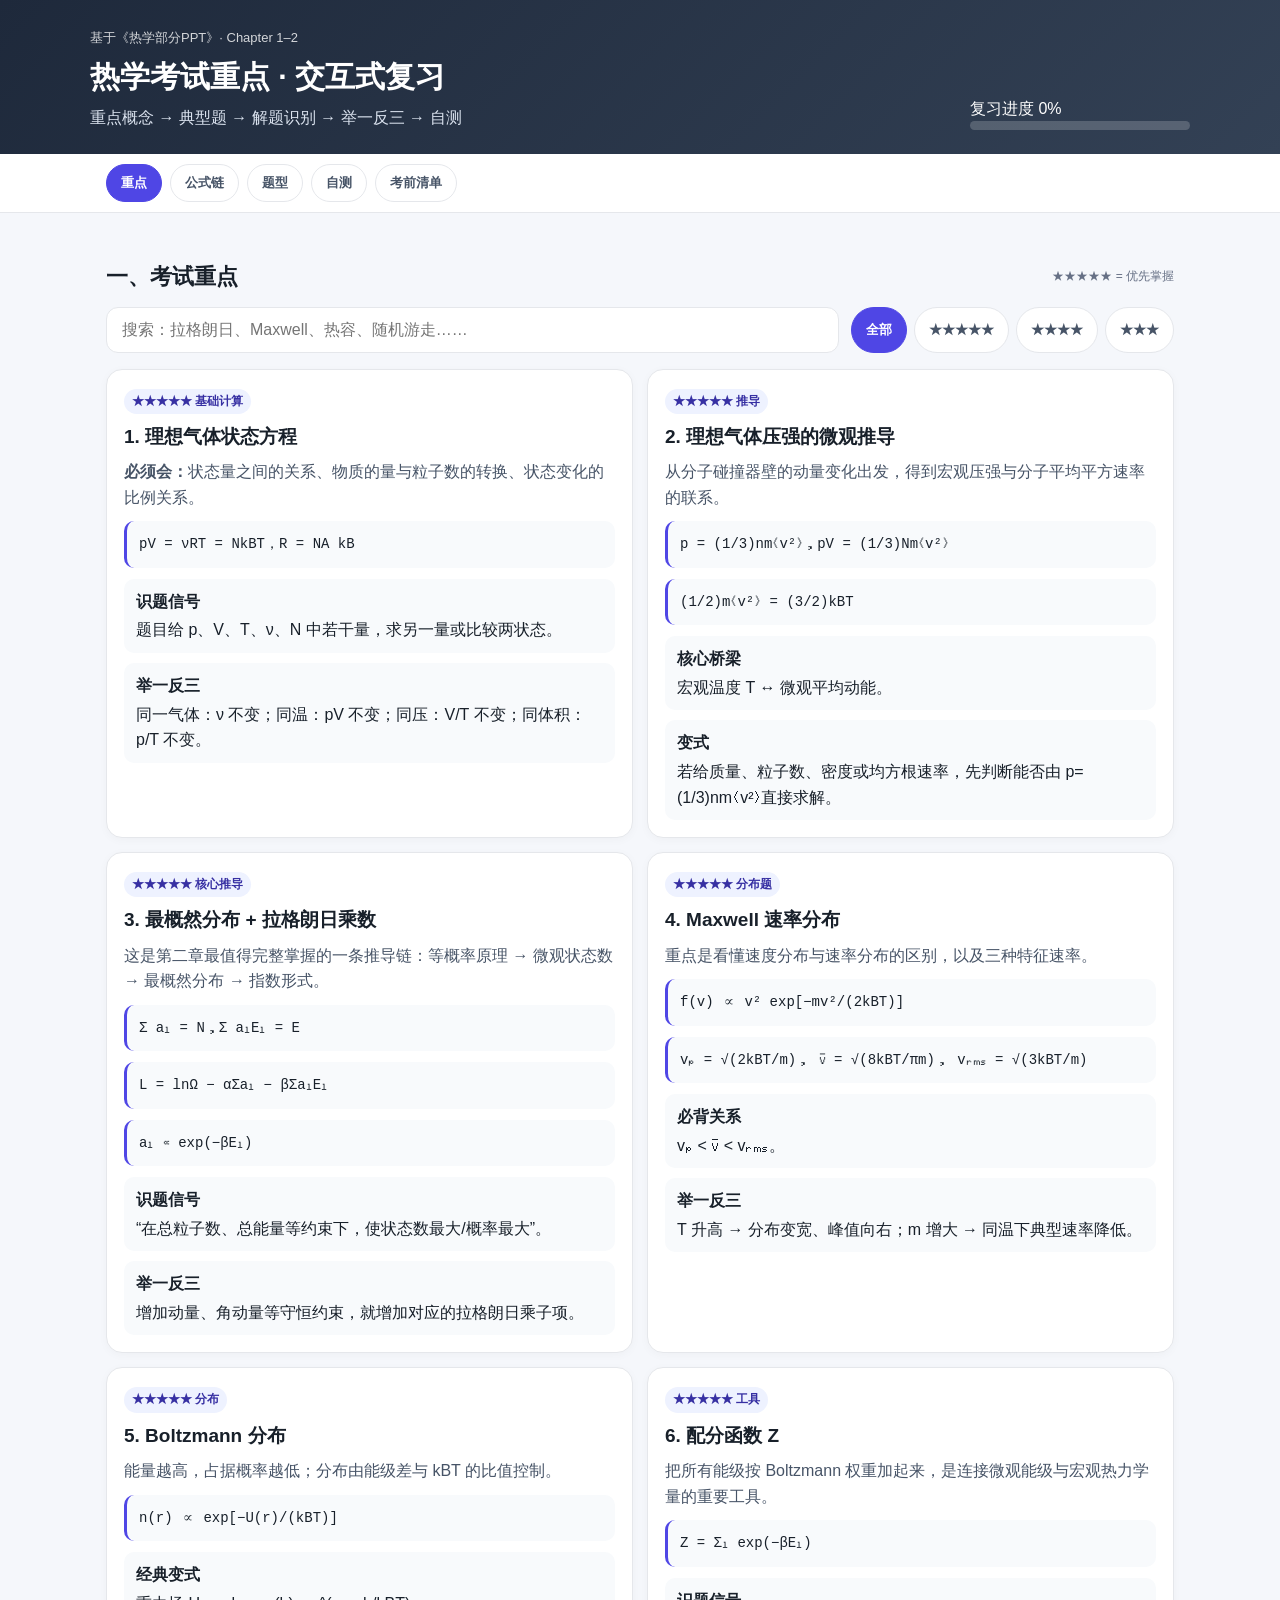
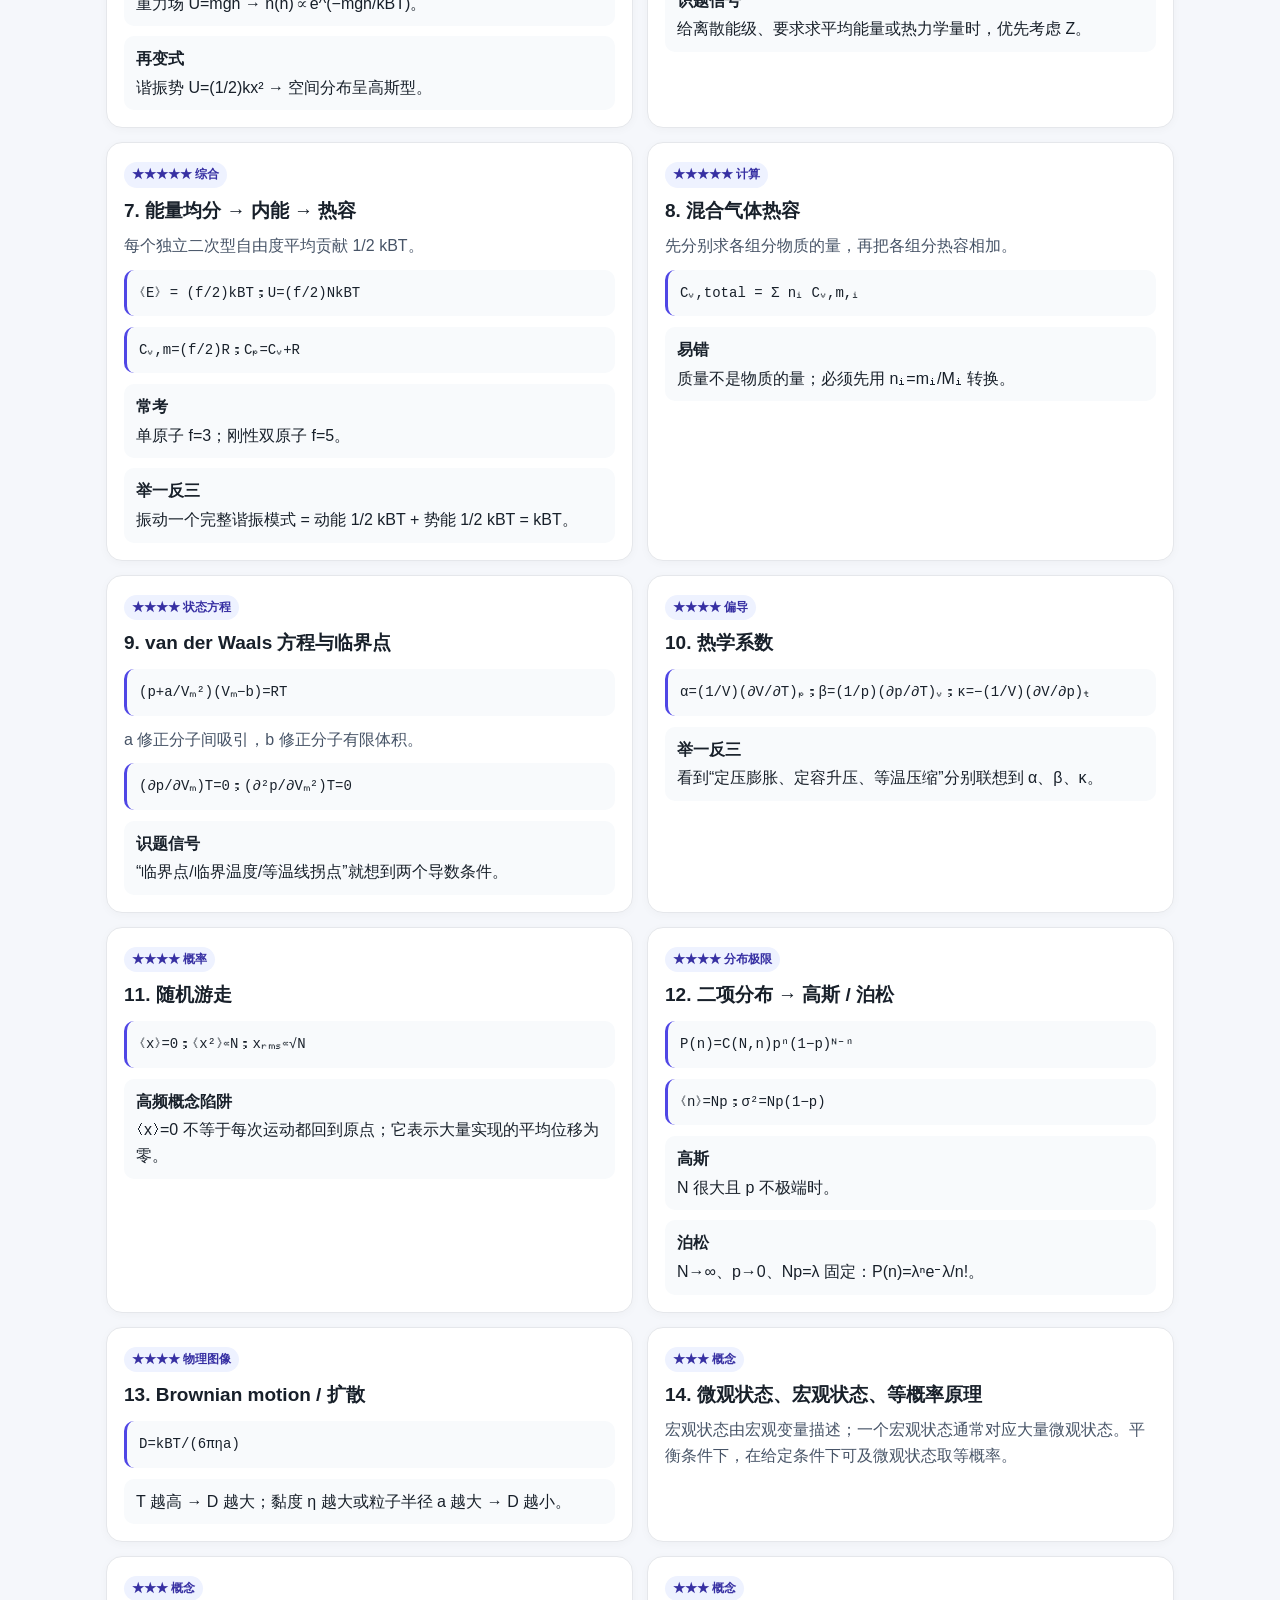
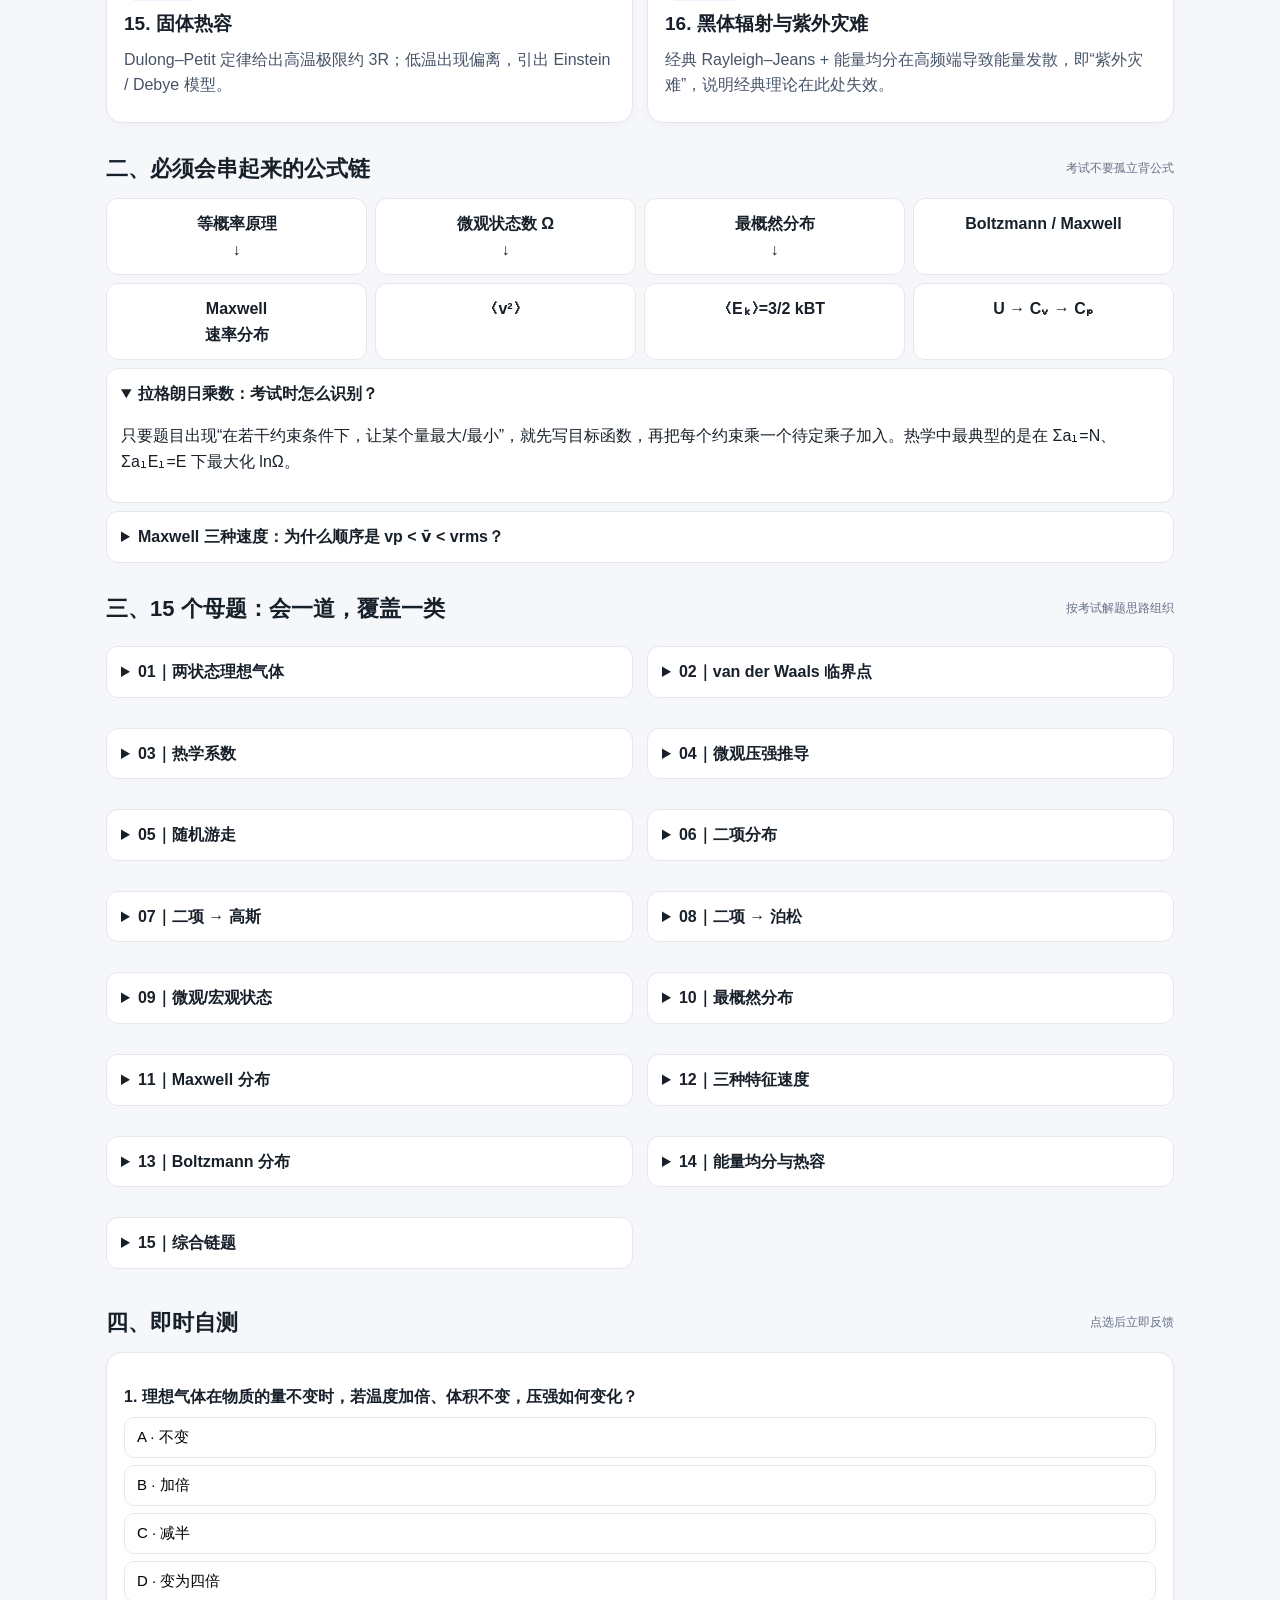
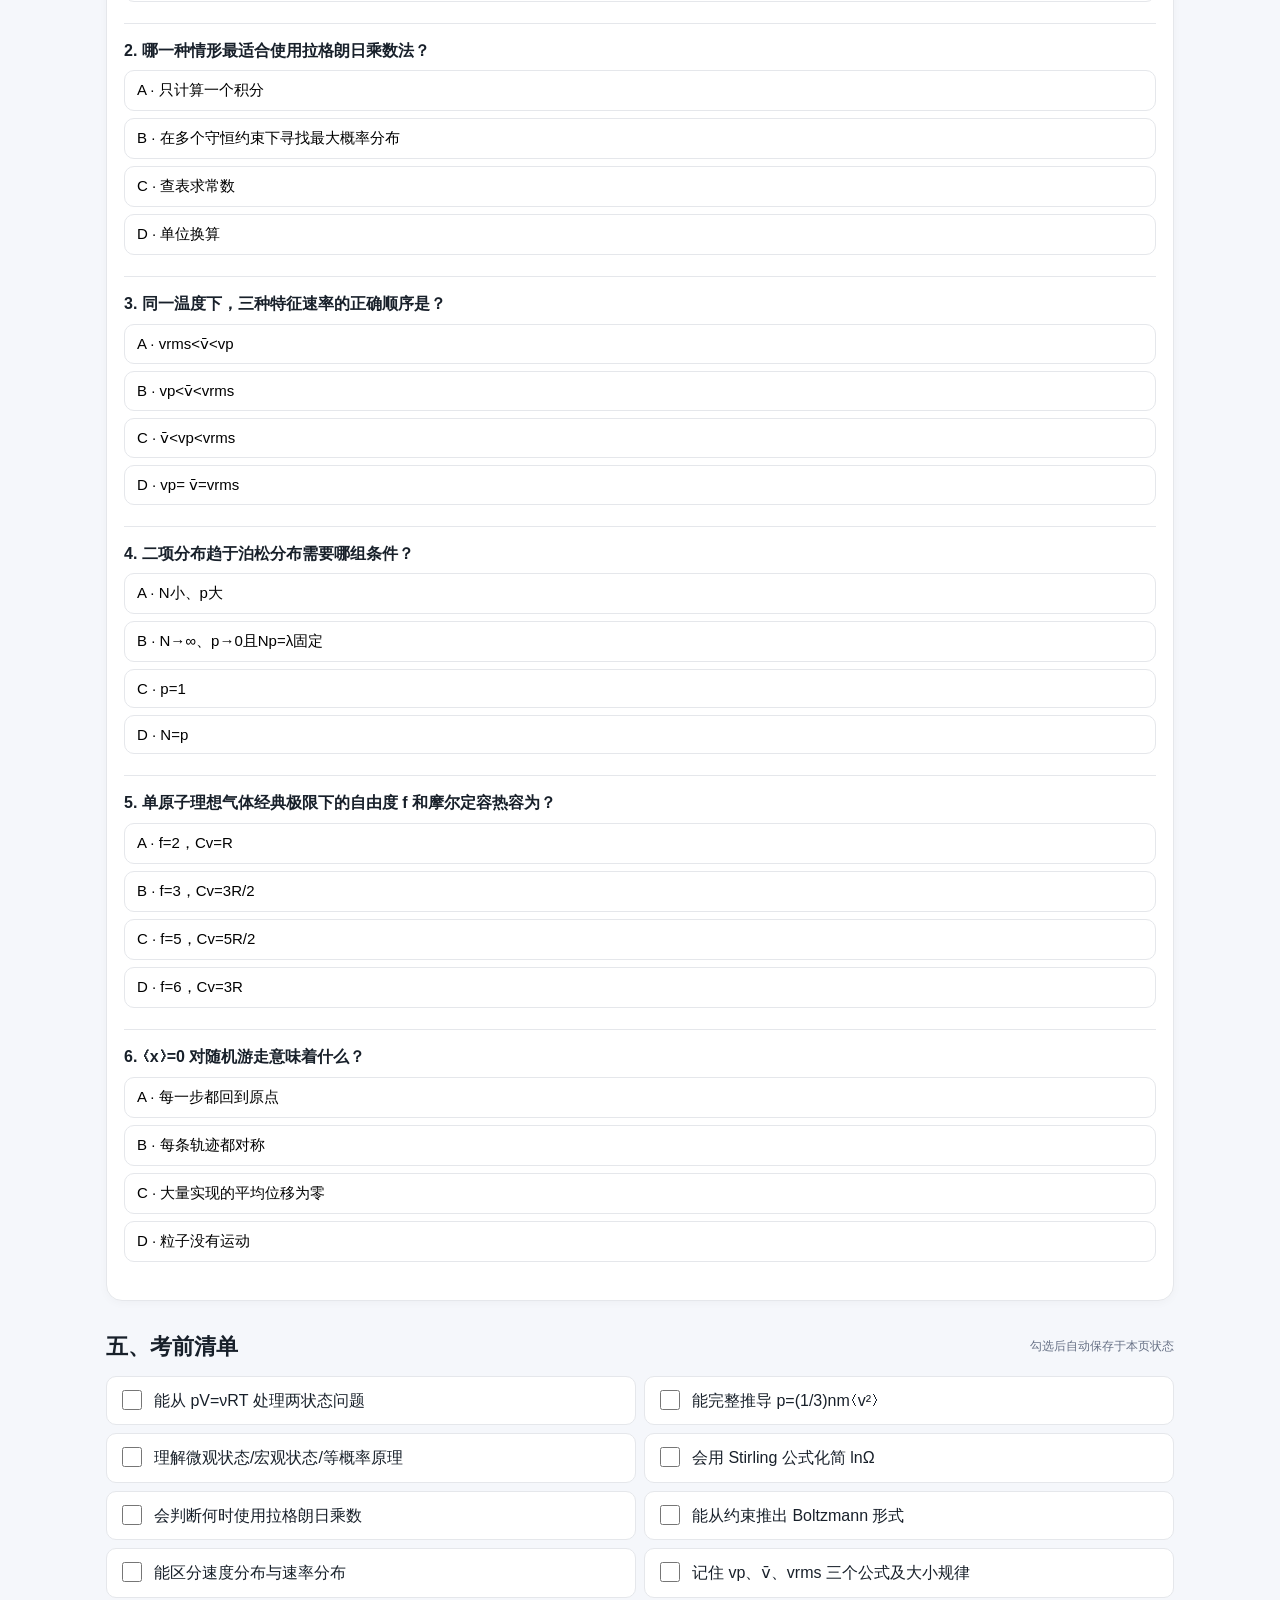
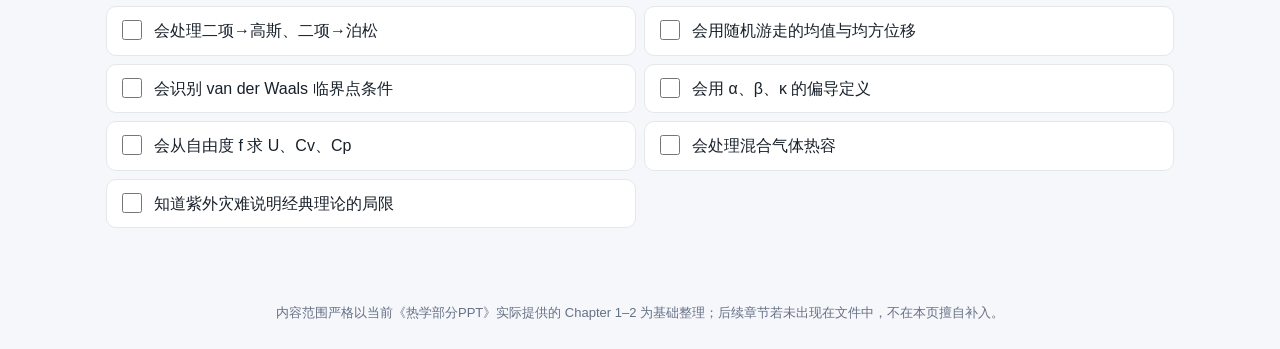
==== thermal_exam_review.html @ b7181c58 "Add interactive thermal physics exam review" ====
<!doctype html>
<html lang="zh-CN">
<head>
<meta charset="utf-8">
<meta name="viewport" content="width=device-width,initial-scale=1,viewport-fit=cover">
<title>热学考试重点 · 交互式复习</title>
<style>
:root{--bg:#f5f7fb;--card:#fff;--text:#18202a;--muted:#667085;--line:#e5e7eb;--accent:#4f46e5;--accent2:#eef2ff;--good:#16803c;--warn:#a15c00;--danger:#b42318}
*{box-sizing:border-box}body{margin:0;background:var(--bg);color:var(--text);font-family:-apple-system,BlinkMacSystemFont,"SF Pro Display","PingFang SC","Microsoft YaHei",sans-serif;line-height:1.6}
header{background:linear-gradient(135deg,#1e293b,#334155);color:#fff;padding:28px 20px 24px}
.wrap{max-width:1100px;margin:auto}.eyebrow{font-size:13px;opacity:.8}.hero{display:flex;gap:18px;align-items:flex-end;justify-content:space-between}.hero h1{font-size:30px;margin:4px 0}.hero p{margin:0;color:#dbe3ef}
.progressbox{min-width:220px}.bar{height:9px;background:#ffffff30;border-radius:99px;overflow:hidden}.bar i{display:block;height:100%;width:0;background:#fff;border-radius:99px;transition:.25s}
nav{position:sticky;top:0;z-index:5;background:#ffffffee;backdrop-filter:blur(10px);border-bottom:1px solid var(--line)}
.navin{display:flex;gap:8px;padding:10px 16px;overflow:auto}.navin button,.filter button{white-space:nowrap;border:1px solid var(--line);background:#fff;border-radius:999px;padding:9px 14px;font-weight:600;color:#475467}.navin button.active,.filter button.active{background:var(--accent);color:#fff;border-color:var(--accent)}
main{padding:18px 16px 50px}.toolbar{display:grid;grid-template-columns:1fr auto;gap:12px;margin-bottom:16px}.search{width:100%;padding:13px 15px;border:1px solid var(--line);border-radius:12px;font-size:16px;background:#fff}.filter{display:flex;gap:7px;flex-wrap:wrap}
.grid{display:grid;grid-template-columns:repeat(2,minmax(0,1fr));gap:14px}.card{background:var(--card);border:1px solid var(--line);border-radius:16px;padding:17px;box-shadow:0 2px 10px #10182808}.card.hidden{display:none}.tag{display:inline-block;font-size:12px;font-weight:700;border-radius:999px;padding:3px 8px;background:var(--accent2);color:#3730a3}.stars{font-size:13px;color:#a15c00;margin-left:6px}.card h3{margin:8px 0 6px;font-size:19px}.card p{margin:7px 0;color:#475467}.formula{margin:11px 0;padding:12px;border-radius:10px;background:#f8fafc;border-left:3px solid var(--accent);font-family:ui-monospace,SFMono-Regular,Menlo,monospace;font-size:14px;overflow:auto}.point{margin-top:10px;padding:10px 12px;background:#f8fafc;border-radius:10px}.point b{display:block;margin-bottom:3px}
section{scroll-margin-top:70px}.sectionTitle{display:flex;align-items:center;justify-content:space-between;gap:10px;margin:28px 0 12px}.sectionTitle h2{margin:0;font-size:22px}.pill{font-size:12px;color:var(--muted)}
.chain{display:grid;grid-template-columns:repeat(4,1fr);gap:8px;align-items:stretch}.node{background:#fff;border:1px solid var(--line);border-radius:12px;padding:12px;text-align:center;font-weight:700}.arrow{text-align:center;color:var(--accent);font-size:22px;align-self:center}
details{background:#fff;border:1px solid var(--line);border-radius:12px;padding:12px 14px;margin:8px 0}summary{cursor:pointer;font-weight:700}
.quiz{margin-top:10px}.q{padding:14px 0;border-top:1px solid var(--line)}.q:first-child{border-top:0}.q button{display:block;width:100%;text-align:left;border:1px solid var(--line);background:#fff;padding:10px 12px;border-radius:10px;margin:7px 0;font-size:15px}.q button.correct{border-color:#86efac;background:#f0fdf4}.q button.wrong{border-color:#fca5a5;background:#fef2f2}.explain{display:none;color:#475467;font-size:14px;padding:4px 4px 8px}.score{font-size:18px;font-weight:800;margin-top:12px}
.checklist{display:grid;grid-template-columns:repeat(2,1fr);gap:8px}.check{background:#fff;border:1px solid var(--line);border-radius:10px;padding:11px}.check label{display:flex;gap:9px;align-items:flex-start}.check input{width:20px;height:20px;margin-top:2px}
footer{color:var(--muted);font-size:13px;text-align:center;padding:25px}
@media(max-width:700px){.hero{display:block}.progressbox{margin-top:16px}.toolbar{grid-template-columns:1fr}.grid{grid-template-columns:1fr}.chain{grid-template-columns:1fr}.arrow{transform:rotate(90deg)}.checklist{grid-template-columns:1fr}}
</style>
</head>
<body>
<header><div class="wrap">
<div class="eyebrow">基于《热学部分PPT》· Chapter 1–2</div>
<div class="hero"><div><h1>热学考试重点 · 交互式复习</h1><p>重点概念 → 典型题 → 解题识别 → 举一反三 → 自测</p></div>
<div class="progressbox"><div id="progressText">复习进度 0%</div><div class="bar"><i id="progressBar"></i></div></div></div>
</div></header>
<nav><div class="wrap navin">
<button class="active" data-target="重点">重点</button><button data-target="公式链">公式链</button><button data-target="题型">题型</button><button data-target="自测">自测</button><button data-target="清单">考前清单</button>
</div></nav>
<main class="wrap">
<section id="重点">
<div class="sectionTitle"><h2>一、考试重点</h2><span class="pill">★★★★★ = 优先掌握</span></div>
<div class="toolbar"><input id="search" class="search" placeholder="搜索：拉格朗日、Maxwell、热容、随机游走……"><div class="filter" id="filters">
<button class="active" data-level="all">全部</button><button data-level="5">★★★★★</button><button data-level="4">★★★★</button><button data-level="3">★★★</button>
</div></div>
<div class="grid" id="cards">
<article class="card" data-level="5" data-key="理想气体 状态方程"><span class="tag">★★★★★ 基础计算</span><h3>1. 理想气体状态方程</h3><p><b>必须会：</b>状态量之间的关系、物质的量与粒子数的转换、状态变化的比例关系。</p><div class="formula">pV = νRT = NkBT，R = NA kB</div><div class="point"><b>识题信号</b>题目给 p、V、T、ν、N 中若干量，求另一量或比较两状态。</div><div class="point"><b>举一反三</b>同一气体：ν 不变；同温：pV 不变；同压：V/T 不变；同体积：p/T 不变。</div></article>
<article class="card" data-level="5" data-key="微观 压强 分子运动"><span class="tag">★★★★★ 推导</span><h3>2. 理想气体压强的微观推导</h3><p>从分子碰撞器壁的动量变化出发，得到宏观压强与分子平均平方速率的联系。</p><div class="formula">p = (1/3)nm⟨v²⟩，pV = (1/3)Nm⟨v²⟩</div><div class="formula">(1/2)m⟨v²⟩ = (3/2)kBT</div><div class="point"><b>核心桥梁</b>宏观温度 T ↔ 微观平均动能。</div><div class="point"><b>变式</b>若给质量、粒子数、密度或均方根速率，先判断能否由 p=(1/3)nm⟨v²⟩直接求解。</div></article>
<article class="card" data-level="5" data-key="最概然分布 拉格朗日 乘数"><span class="tag">★★★★★ 核心推导</span><h3>3. 最概然分布 + 拉格朗日乘数</h3><p>这是第二章最值得完整掌握的一条推导链：等概率原理 → 微观状态数 → 最概然分布 → 指数形式。</p><div class="formula">Σ aₗ = N，Σ aₗEₗ = E</div><div class="formula">L = lnΩ − αΣaₗ − βΣaₗEₗ</div><div class="formula">aₗ ∝ exp(−βEₗ)</div><div class="point"><b>识题信号</b>“在总粒子数、总能量等约束下，使状态数最大/概率最大”。</div><div class="point"><b>举一反三</b>增加动量、角动量等守恒约束，就增加对应的拉格朗日乘子项。</div></article>
<article class="card" data-level="5" data-key="Maxwell 分布 速率"><span class="tag">★★★★★ 分布题</span><h3>4. Maxwell 速率分布</h3><p>重点是看懂速度分布与速率分布的区别，以及三种特征速率。</p><div class="formula">f(v) ∝ v² exp[−mv²/(2kBT)]</div><div class="formula">vₚ = √(2kBT/m)， v̄ = √(8kBT/πm)， vᵣₘₛ = √(3kBT/m)</div><div class="point"><b>必背关系</b>vₚ &lt; v̄ &lt; vᵣₘₛ。</div><div class="point"><b>举一反三</b>T 升高 → 分布变宽、峰值向右；m 增大 → 同温下典型速率降低。</div></article>
<article class="card" data-level="5" data-key="Boltzmann 分布 玻尔兹曼"><span class="tag">★★★★★ 分布</span><h3>5. Boltzmann 分布</h3><p>能量越高，占据概率越低；分布由能级差与 kBT 的比值控制。</p><div class="formula">n(r) ∝ exp[−U(r)/(kBT)]</div><div class="point"><b>经典变式</b>重力场 U=mgh → n(h)∝e^(−mgh/kBT)。</div><div class="point"><b>再变式</b>谐振势 U=(1/2)kx² → 空间分布呈高斯型。</div></article>
<article class="card" data-level="5" data-key="配分函数 partition function"><span class="tag">★★★★★ 工具</span><h3>6. 配分函数 Z</h3><p>把所有能级按 Boltzmann 权重加起来，是连接微观能级与宏观热力学量的重要工具。</p><div class="formula">Z = Σₗ exp(−βEₗ)</div><div class="point"><b>识题信号</b>给离散能级、要求求平均能量或热力学量时，优先考虑 Z。</div></article>
<article class="card" data-level="5" data-key="能量均分 热容 内能"><span class="tag">★★★★★ 综合</span><h3>7. 能量均分 → 内能 → 热容</h3><p>每个独立二次型自由度平均贡献 1/2 kBT。</p><div class="formula">⟨E⟩ = (f/2)kBT；U=(f/2)NkBT</div><div class="formula">Cᵥ,m=(f/2)R；Cₚ=Cᵥ+R</div><div class="point"><b>常考</b>单原子 f=3；刚性双原子 f=5。</div><div class="point"><b>举一反三</b>振动一个完整谐振模式 = 动能 1/2 kBT + 势能 1/2 kBT = kBT。</div></article>
<article class="card" data-level="5" data-key="混合气体 热容"><span class="tag">★★★★★ 计算</span><h3>8. 混合气体热容</h3><p>先分别求各组分物质的量，再把各组分热容相加。</p><div class="formula">Cᵥ,total = Σ nᵢ Cᵥ,m,ᵢ</div><div class="point"><b>易错</b>质量不是物质的量；必须先用 nᵢ=mᵢ/Mᵢ 转换。</div></article>
<article class="card" data-level="4" data-key="范德瓦耳斯 临界点"><span class="tag">★★★★ 状态方程</span><h3>9. van der Waals 方程与临界点</h3><div class="formula">(p+a/Vₘ²)(Vₘ−b)=RT</div><p>a 修正分子间吸引，b 修正分子有限体积。</p><div class="formula">(∂p/∂Vₘ)T=0；(∂²p/∂Vₘ²)T=0</div><div class="point"><b>识题信号</b>“临界点/临界温度/等温线拐点”就想到两个导数条件。</div></article>
<article class="card" data-level="4" data-key="热膨胀 压缩系数"><span class="tag">★★★★ 偏导</span><h3>10. 热学系数</h3><div class="formula">α=(1/V)(∂V/∂T)ₚ；β=(1/p)(∂p/∂T)ᵥ；κ=−(1/V)(∂V/∂p)ₜ</div><div class="point"><b>举一反三</b>看到“定压膨胀、定容升压、等温压缩”分别联想到 α、β、κ。</div></article>
<article class="card" data-level="4" data-key="随机游走 均方位移"><span class="tag">★★★★ 概率</span><h3>11. 随机游走</h3><div class="formula">⟨x⟩=0；⟨x²⟩∝N；xᵣₘₛ∝√N</div><div class="point"><b>高频概念陷阱</b>⟨x⟩=0 不等于每次运动都回到原点；它表示大量实现的平均位移为零。</div></article>
<article class="card" data-level="4" data-key="二项分布 高斯 泊松"><span class="tag">★★★★ 分布极限</span><h3>12. 二项分布 → 高斯 / 泊松</h3><div class="formula">P(n)=C(N,n)pⁿ(1−p)ᴺ⁻ⁿ</div><div class="formula">⟨n⟩=Np；σ²=Np(1−p)</div><div class="point"><b>高斯</b>N 很大且 p 不极端时。</div><div class="point"><b>泊松</b>N→∞、p→0、Np=λ 固定：P(n)=λⁿe⁻λ/n!。</div></article>
<article class="card" data-level="4" data-key="布朗运动 Einstein 扩散"><span class="tag">★★★★ 物理图像</span><h3>13. Brownian motion / 扩散</h3><div class="formula">D=kBT/(6πηa)</div><div class="point">T 越高 → D 越大；黏度 η 越大或粒子半径 a 越大 → D 越小。</div></article>
<article class="card" data-level="3" data-key="微观状态 宏观状态 等概率"><span class="tag">★★★ 概念</span><h3>14. 微观状态、宏观状态、等概率原理</h3><p>宏观状态由宏观变量描述；一个宏观状态通常对应大量微观状态。平衡条件下，在给定条件下可及微观状态取等概率。</p></article>
<article class="card" data-level="3" data-key="固体 Dulong Petit Einstein Debye"><span class="tag">★★★ 概念</span><h3>15. 固体热容</h3><p>Dulong–Petit 定律给出高温极限约 3R；低温出现偏离，引出 Einstein / Debye 模型。</p></article>
<article class="card" data-level="3" data-key="黑体 紫外灾难 Rayleigh Jeans"><span class="tag">★★★ 概念</span><h3>16. 黑体辐射与紫外灾难</h3><p>经典 Rayleigh–Jeans + 能量均分在高频端导致能量发散，即“紫外灾难”，说明经典理论在此处失效。</p></article>
</div>
</section>

<section id="公式链">
<div class="sectionTitle"><h2>二、必须会串起来的公式链</h2><span class="pill">考试不要孤立背公式</span></div>
<div class="chain">
<div class="node">等概率原理<br>↓</div><div class="node">微观状态数 Ω<br>↓</div><div class="node">最概然分布<br>↓</div><div class="node">Boltzmann / Maxwell</div>
</div>
<div class="chain" style="margin-top:8px">
<div class="node">Maxwell<br>速率分布</div><div class="node">⟨v²⟩</div><div class="node">⟨Eₖ⟩=3/2 kBT</div><div class="node">U → Cᵥ → Cₚ</div>
</div>
<details open><summary>拉格朗日乘数：考试时怎么识别？</summary><p>只要题目出现“在若干约束条件下，让某个量最大/最小”，就先写目标函数，再把每个约束乘一个待定乘子加入。热学中最典型的是在 Σaₗ=N、ΣaₗEₗ=E 下最大化 lnΩ。</p></details>
<details><summary>Maxwell 三种速度：为什么顺序是 vp &lt; v̄ &lt; vrms？</summary><p>它们对应三个不同统计量：峰值位置、速度平均值、平方平均再开方。平方会更强调高速粒子，因此 vrms 最大。</p></details>
</section>

<section id="题型">
<div class="sectionTitle"><h2>三、15 个母题：会一道，覆盖一类</h2><span class="pill">按考试解题思路组织</span></div>
<div class="grid">
<details><summary>01｜两状态理想气体</summary><p>写 pV=νRT；若气体物质的量不变，直接比较 pV/T。先找“不变量”，通常比逐项代数更快。</p></details>
<details><summary>02｜van der Waals 临界点</summary><p>先写 p(V,T)，固定 T，对 V 连续求一、二阶导并同时置零，再联立求临界量。</p></details>
<details><summary>03｜热学系数</summary><p>先读题目限定条件：定压→α，定容→β，等温→κ。不要把偏导变量看错。</p></details>
<details><summary>04｜微观压强推导</summary><p>沿 x 方向考虑一次碰壁的动量变化，再乘碰撞频率；利用各向同性 ⟨vx²⟩=⟨v²⟩/3。</p></details>
<details><summary>05｜随机游走</summary><p>把每一步看成独立随机变量。均值相加，方差也相加，因此位移尺度随 √N 增长。</p></details>
<details><summary>06｜二项分布</summary><p>先判断“固定次数 + 每次成功概率固定 + 独立”三个条件；然后直接写二项式。</p></details>
<details><summary>07｜二项 → 高斯</summary><p>N 大时用中心极限定性理解；若题目要求数值概率，再标准化 z=(n−Np)/√[Np(1−p)]。</p></details>
<details><summary>08｜二项 → 泊松</summary><p>看到“大 N、小 p、平均次数 λ=Np 固定”，立刻换泊松，避免巨大组合数。</p></details>
<details><summary>09｜微观/宏观状态</summary><p>先区分“一个宏观状态包含多少微观实现”。平衡时最重要的是寻找微观状态数最多的宏观分布。</p></details>
<details><summary>10｜最概然分布</summary><p>写 Ω、取 lnΩ、Stirling 化简、加约束、求偏导、得到指数分布。每一步都有明确目的。</p></details>
<details><summary>11｜Maxwell 分布</summary><p>若问“速率范围/最概然速率/平均速率/均方根速率”，不要混淆三者。</p></details>
<details><summary>12｜三种特征速度</summary><p>先判断题目关键词：最概然→vp；平均→v̄；均方根→vrms。</p></details>
<details><summary>13｜Boltzmann 分布</summary><p>先写 n∝e^(−U/kBT)，再把题目给的势能 U(r) 代入。重力场和谐振势是最典型变式。</p></details>
<details><summary>14｜能量均分与热容</summary><p>数自由度 f，再用 U=(f/2)NkBT、Cv=(f/2)NkB；最后根据 Cₚ=Cᵥ+NkB 或摩尔形式 Cₚ,m=Cᵥ,m+R。</p></details>
<details><summary>15｜综合链题</summary><p>从 Maxwell 得 ⟨v²⟩ → 平均动能 → U → Cᵥ。遇到综合题，把每一问看成同一条链上的下一步。</p></details>
</div>
</section>

<section id="自测">
<div class="sectionTitle"><h2>四、即时自测</h2><span class="pill">点选后立即反馈</span></div>
<div id="quiz" class="card"></div><div id="score" class="score"></div>
</section>

<section id="清单">
<div class="sectionTitle"><h2>五、考前清单</h2><span class="pill">勾选后自动保存于本页状态</span></div>
<div class="checklist" id="checklist">
<div class="check"><label><input type="checkbox" data-check="0"><span>能从 pV=νRT 处理两状态问题</span></label></div><div class="check"><label><input type="checkbox" data-check="1"><span>能完整推导 p=(1/3)nm⟨v²⟩</span></label></div><div class="check"><label><input type="checkbox" data-check="2"><span>理解微观状态/宏观状态/等概率原理</span></label></div><div class="check"><label><input type="checkbox" data-check="3"><span>会用 Stirling 公式化简 lnΩ</span></label></div><div class="check"><label><input type="checkbox" data-check="4"><span>会判断何时使用拉格朗日乘数</span></label></div><div class="check"><label><input type="checkbox" data-check="5"><span>能从约束推出 Boltzmann 形式</span></label></div><div class="check"><label><input type="checkbox" data-check="6"><span>能区分速度分布与速率分布</span></label></div><div class="check"><label><input type="checkbox" data-check="7"><span>记住 vp、v̄、vrms 三个公式及大小规律</span></label></div><div class="check"><label><input type="checkbox" data-check="8"><span>会处理二项→高斯、二项→泊松</span></label></div><div class="check"><label><input type="checkbox" data-check="9"><span>会用随机游走的均值与均方位移</span></label></div><div class="check"><label><input type="checkbox" data-check="10"><span>会识别 van der Waals 临界点条件</span></label></div><div class="check"><label><input type="checkbox" data-check="11"><span>会用 α、β、κ 的偏导定义</span></label></div><div class="check"><label><input type="checkbox" data-check="12"><span>会从自由度 f 求 U、Cv、Cp</span></label></div><div class="check"><label><input type="checkbox" data-check="13"><span>会处理混合气体热容</span></label></div><div class="check"><label><input type="checkbox" data-check="14"><span>知道紫外灾难说明经典理论的局限</span></label></div>
</div>
</section>
</main>
<footer>内容范围严格以当前《热学部分PPT》实际提供的 Chapter 1–2 为基础整理；后续章节若未出现在文件中，不在本页擅自补入。</footer>
<script>
(function(){
const root=document.body, cards=[...document.querySelectorAll(".card[data-level]")], search=document.getElementById("search"), filters=[...document.querySelectorAll("#filters button")];
let level="all";
function apply(){const q=search.value.trim().toLowerCase();cards.forEach(c=>{const ok=(level==="all"||c.dataset.level===level)&&(!q||((c.dataset.key||"")+" "+c.innerText).toLowerCase().includes(q));c.classList.toggle("hidden",!ok)});}
search.addEventListener("input",apply);filters.forEach(b=>b.addEventListener("click",()=>{filters.forEach(x=>x.classList.remove("active"));b.classList.add("active");level=b.dataset.level;apply();}));
document.querySelectorAll(".navin button").forEach(b=>b.addEventListener("click",()=>document.getElementById(b.dataset.target).scrollIntoView({behavior:"smooth",block:"start"})));
const questions=[
["理想气体在物质的量不变时，若温度加倍、体积不变，压强如何变化？",["不变","加倍","减半","变为四倍"],1,"由 pV=νRT，在 ν、V 不变时 p∝T。"],
["哪一种情形最适合使用拉格朗日乘数法？",["只计算一个积分","在多个守恒约束下寻找最大概率分布","查表求常数","单位换算"],1,"最概然分布正是“最大化目标 + 守恒约束”的典型问题。"],
["同一温度下，三种特征速率的正确顺序是？",["vrms<v̄<vp","vp<v̄<vrms","v̄<vp<vrms","vp= v̄=vrms"],1,"平方加权使高速粒子影响更大，因此 vrms 最大。"],
["二项分布趋于泊松分布需要哪组条件？",["N小、p大","N→∞、p→0且Np=λ固定","p=1","N=p"],1,"这是稀有事件极限。"],
["单原子理想气体经典极限下的自由度 f 和摩尔定容热容为？",["f=2，Cv=R","f=3，Cv=3R/2","f=5，Cv=5R/2","f=6，Cv=3R"],1,"三平动自由度，每个贡献 1/2 R，因此 Cv,m=3R/2。"],
["⟨x⟩=0 对随机游走意味着什么？",["每一步都回到原点","每条轨迹都对称","大量实现的平均位移为零","粒子没有运动"],2,"平均位移为零不意味着每条轨迹都回到原点。"]
];
let answered=0,correct=0;const quiz=document.getElementById("quiz"),score=document.getElementById("score");
questions.forEach((q,qi)=>{const box=document.createElement("div");box.className="q";box.innerHTML="<b>"+(qi+1)+". "+q[0]+"</b>";q[1].forEach((opt,oi)=>{const btn=document.createElement("button");btn.type="button";btn.textContent=String.fromCharCode(65+oi)+" · "+opt;btn.addEventListener("click",()=>{if(box.dataset.done)return;box.dataset.done="1";answered++;if(oi===q[2]){btn.classList.add("correct");correct++}else{btn.classList.add("wrong");box.querySelectorAll("button")[q[2]].classList.add("correct")}const ex=document.createElement("div");ex.className="explain";ex.style.display="block";ex.textContent="解析："+q[3];box.appendChild(ex);score.textContent="已完成 "+answered+"/"+questions.length+" · 得分 "+correct+"/"+answered;updateProgress()});box.appendChild(btn)});quiz.appendChild(box)});
function updateProgress(){const checks=[...document.querySelectorAll("[data-check]")];const done=checks.filter(x=>x.checked).length;const pct=Math.round((done+answered)/(checks.length+questions.length)*100);document.getElementById("progressBar").style.width=pct+"%";document.getElementById("progressText").textContent="复习进度 "+pct+"%";}
document.querySelectorAll("[data-check]").forEach(c=>{c.checked=localStorage.getItem("thermal-check-"+c.dataset.check)==="1";c.addEventListener("change",()=>{localStorage.setItem("thermal-check-"+c.dataset.check,c.checked?"1":"0");updateProgress()})});updateProgress();
})();
</script>
</body>
</html>
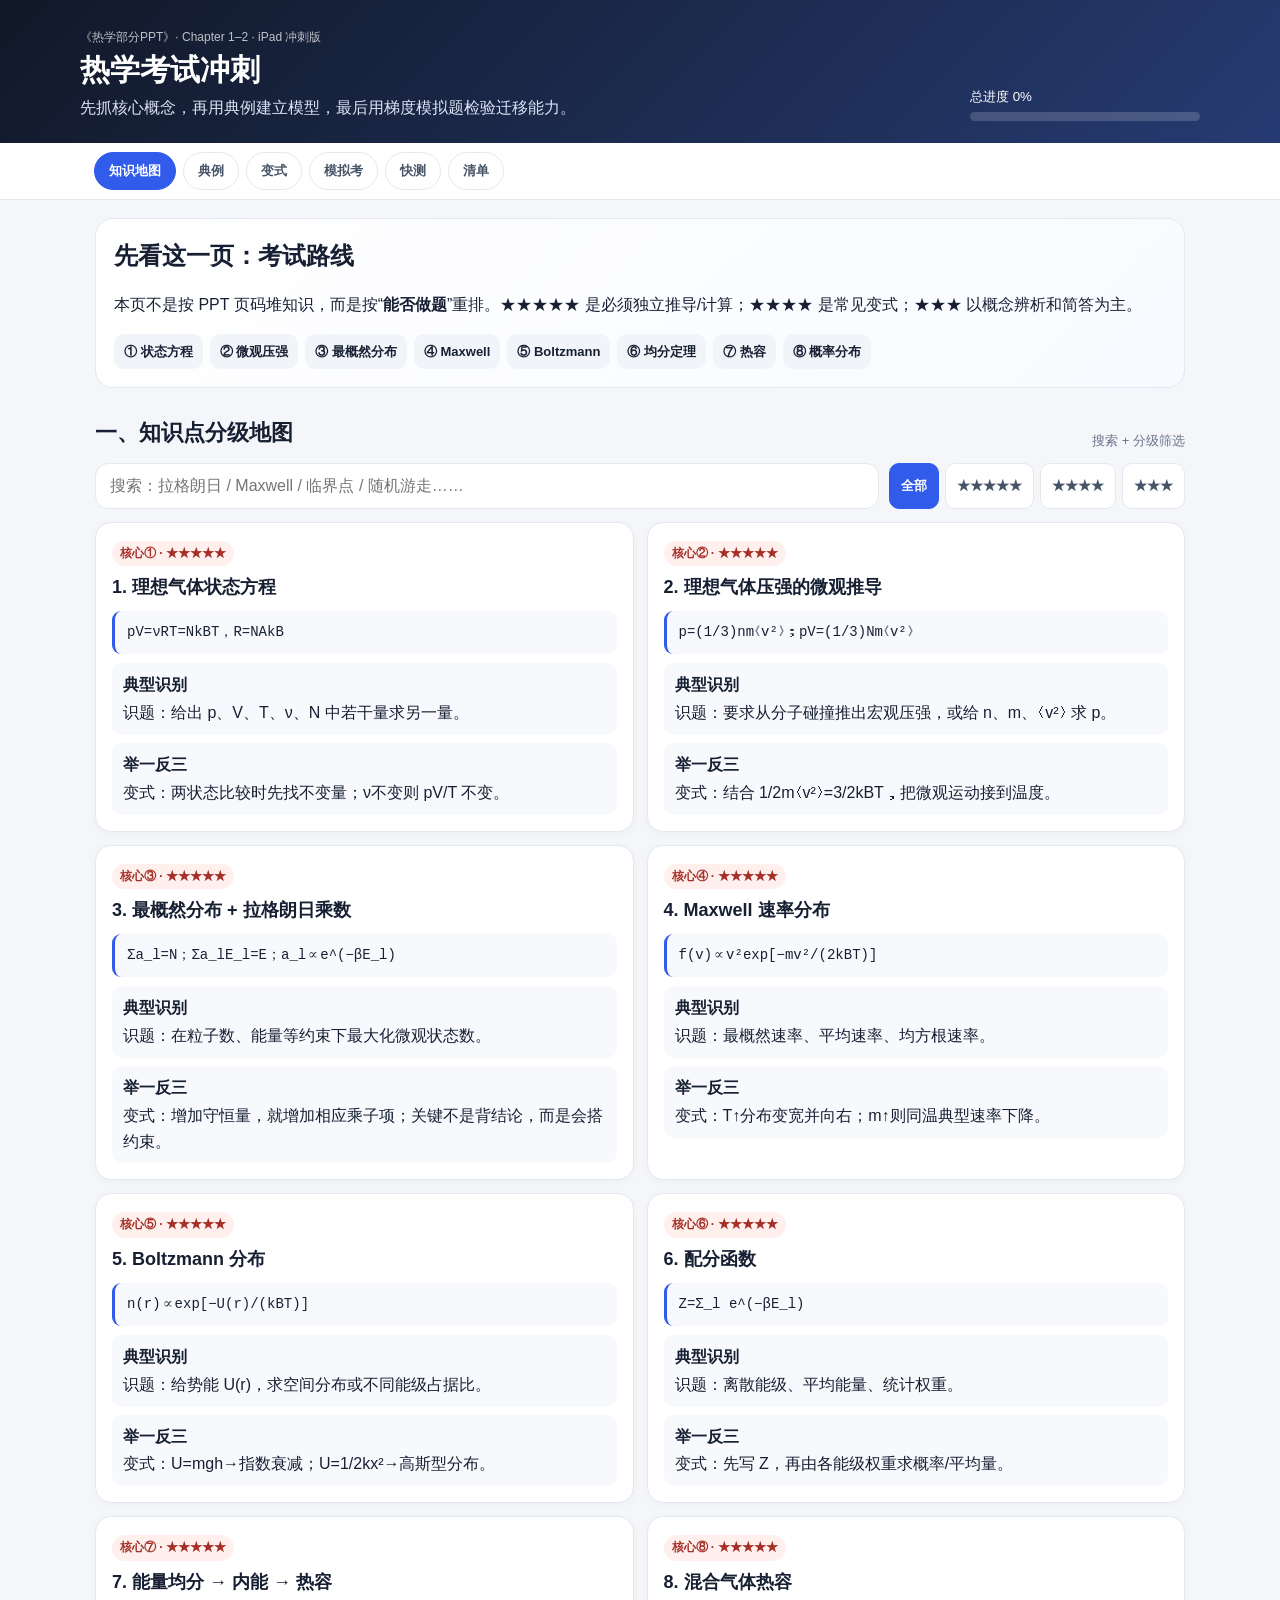
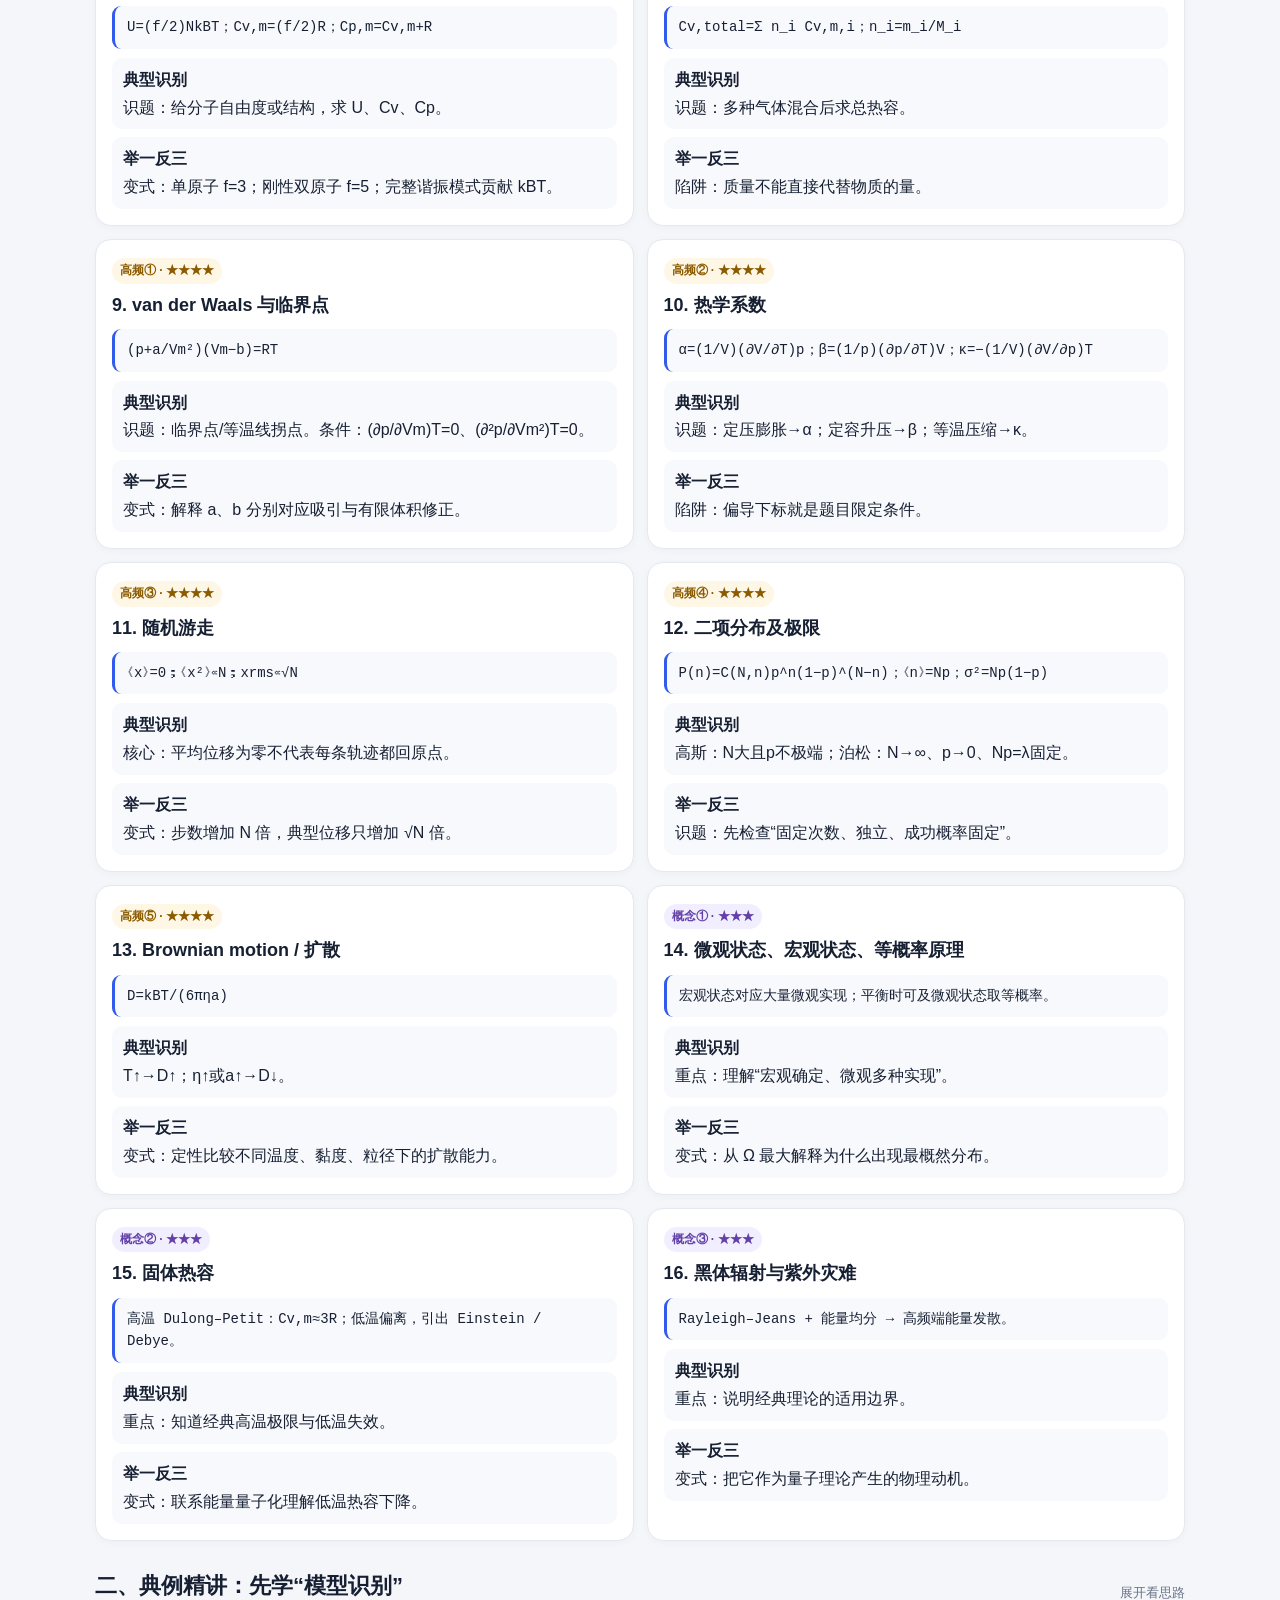
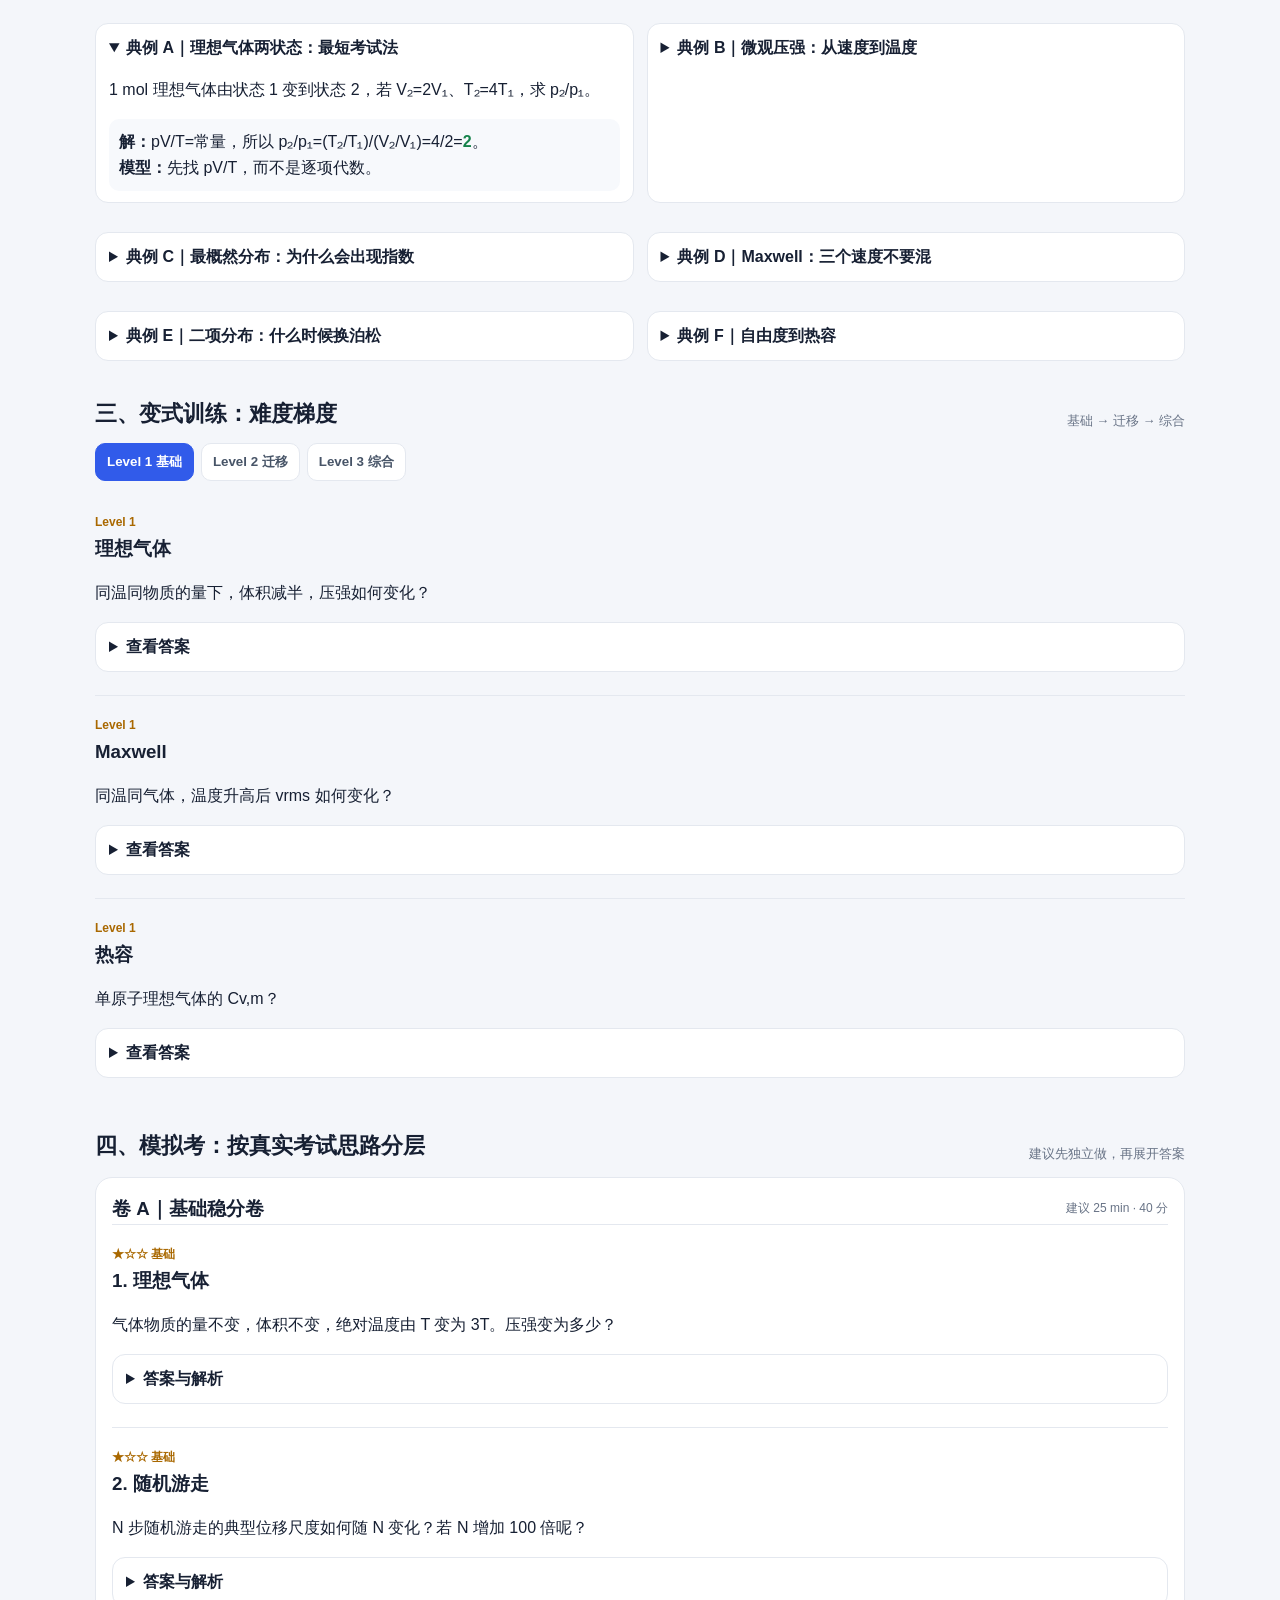
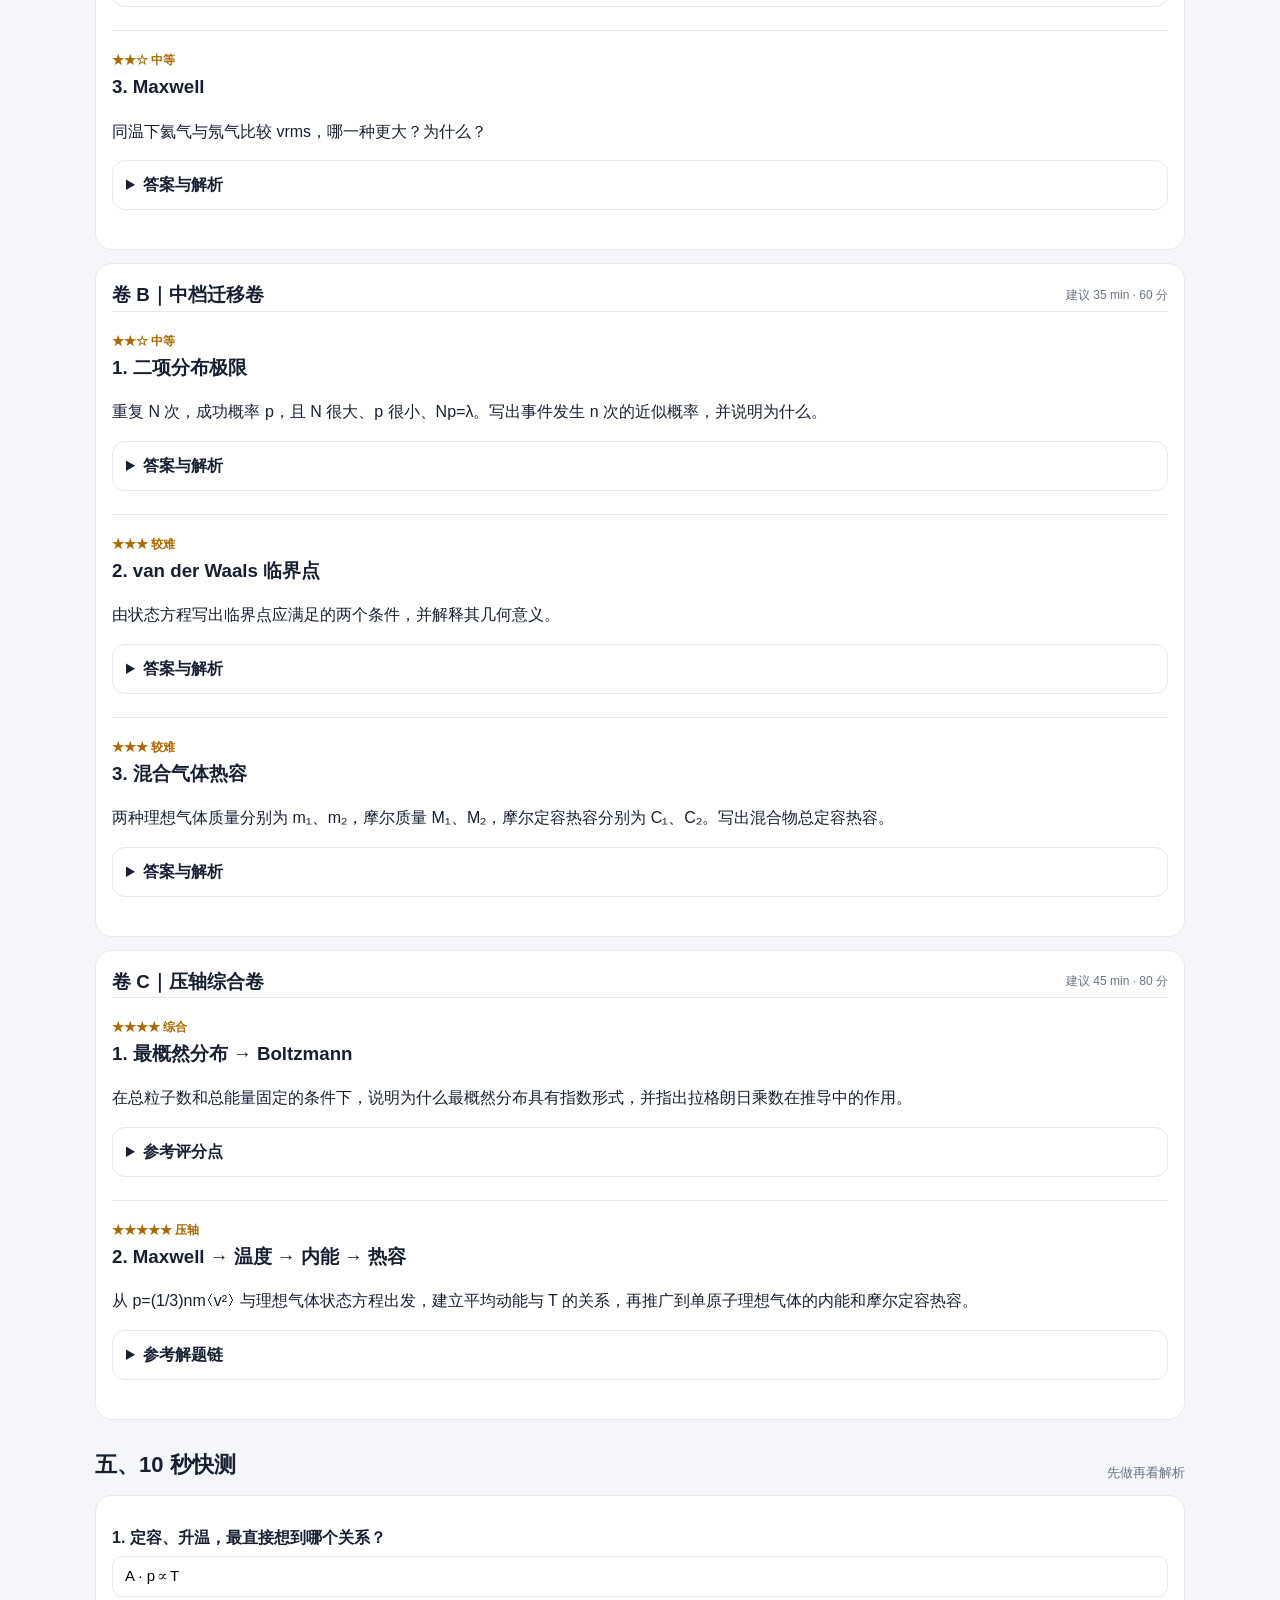
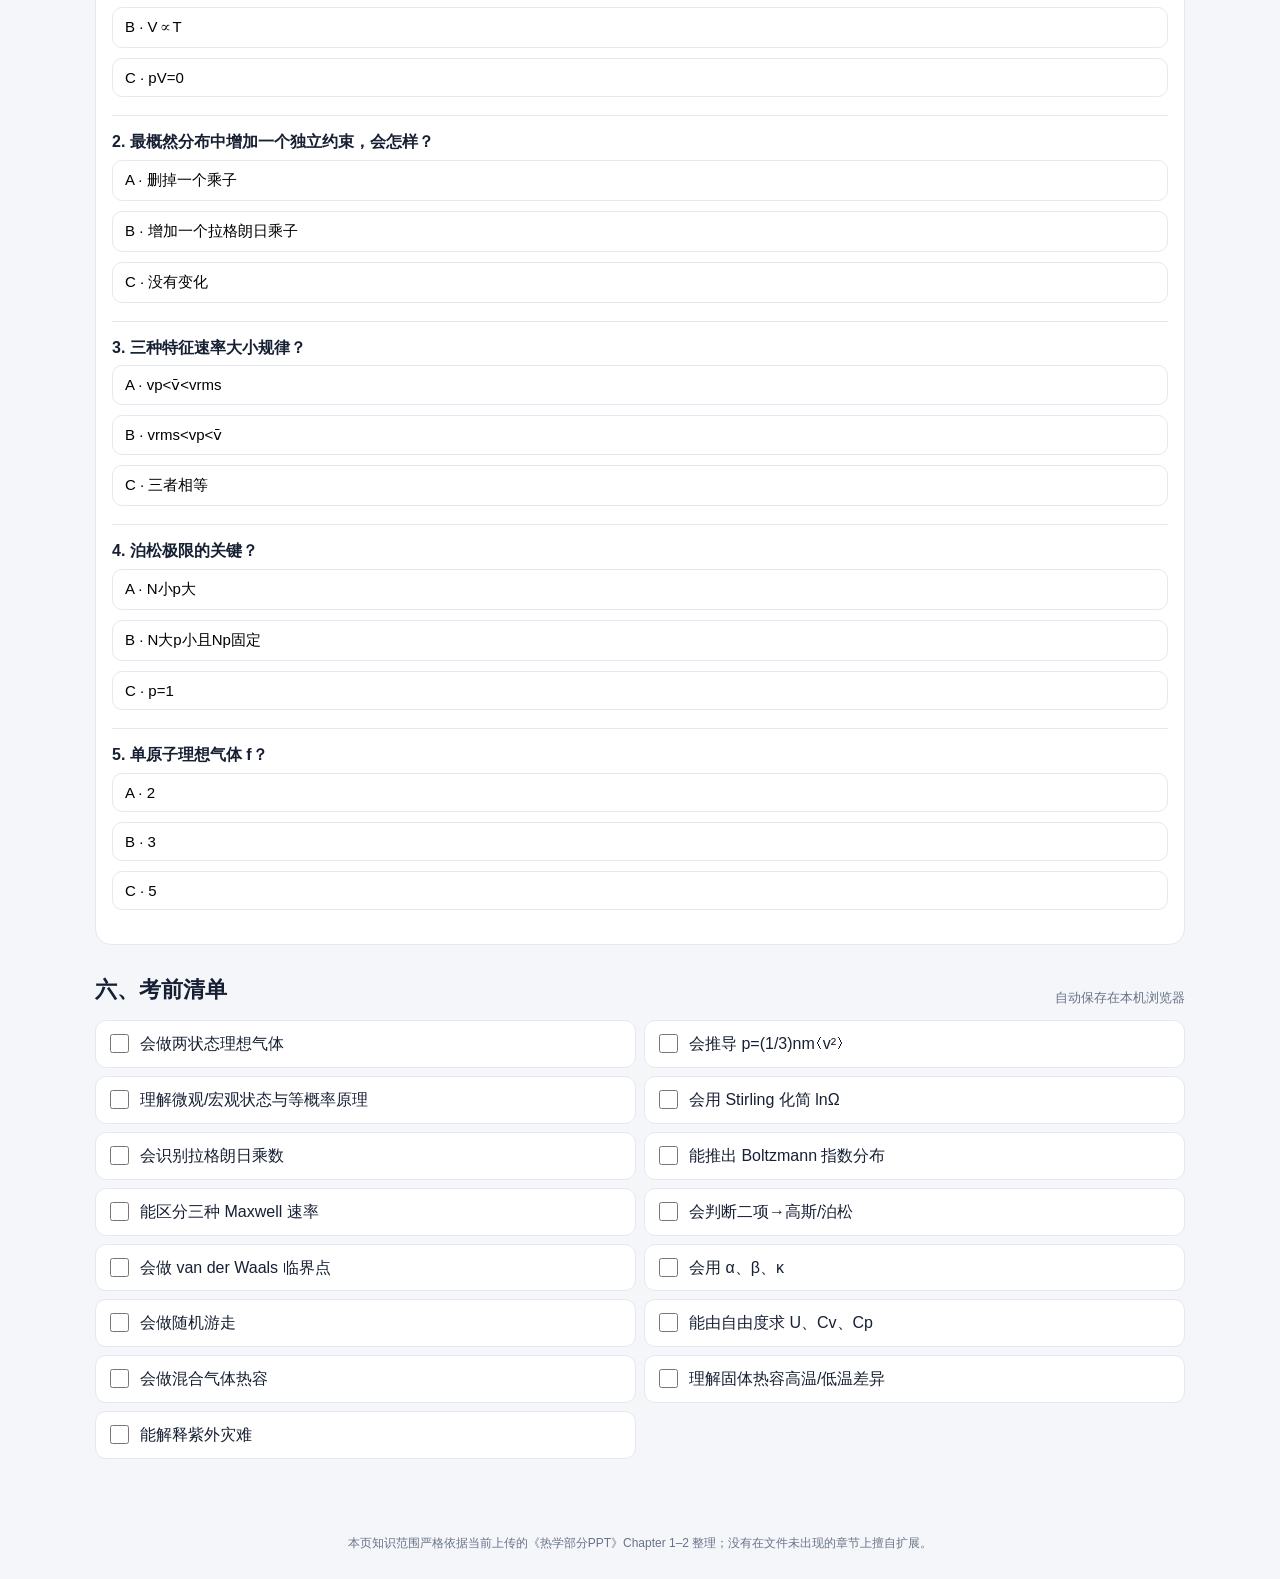
==== commit 4c687260: "Upgrade thermal exam review UI, knowledge levels, examples, variants and mock exams" ====
--- a/thermal_exam_review.html
+++ b/thermal_exam_review.html
@@ -1,129 +1,71 @@
 <!doctype html>
-<html lang="zh-CN">
-<head>
-<meta charset="utf-8">
-<meta name="viewport" content="width=device-width,initial-scale=1,viewport-fit=cover">
-<title>热学考试重点 · 交互式复习</title>
+<html lang="zh-CN"><head><meta charset="utf-8"><meta name="viewport" content="width=device-width,initial-scale=1,viewport-fit=cover">
+<title>热学考试冲刺｜知识地图与模拟考</title>
 <style>
-:root{--bg:#f5f7fb;--card:#fff;--text:#18202a;--muted:#667085;--line:#e5e7eb;--accent:#4f46e5;--accent2:#eef2ff;--good:#16803c;--warn:#a15c00;--danger:#b42318}
-*{box-sizing:border-box}body{margin:0;background:var(--bg);color:var(--text);font-family:-apple-system,BlinkMacSystemFont,"SF Pro Display","PingFang SC","Microsoft YaHei",sans-serif;line-height:1.6}
-header{background:linear-gradient(135deg,#1e293b,#334155);color:#fff;padding:28px 20px 24px}
-.wrap{max-width:1100px;margin:auto}.eyebrow{font-size:13px;opacity:.8}.hero{display:flex;gap:18px;align-items:flex-end;justify-content:space-between}.hero h1{font-size:30px;margin:4px 0}.hero p{margin:0;color:#dbe3ef}
-.progressbox{min-width:220px}.bar{height:9px;background:#ffffff30;border-radius:99px;overflow:hidden}.bar i{display:block;height:100%;width:0;background:#fff;border-radius:99px;transition:.25s}
-nav{position:sticky;top:0;z-index:5;background:#ffffffee;backdrop-filter:blur(10px);border-bottom:1px solid var(--line)}
-.navin{display:flex;gap:8px;padding:10px 16px;overflow:auto}.navin button,.filter button{white-space:nowrap;border:1px solid var(--line);background:#fff;border-radius:999px;padding:9px 14px;font-weight:600;color:#475467}.navin button.active,.filter button.active{background:var(--accent);color:#fff;border-color:var(--accent)}
-main{padding:18px 16px 50px}.toolbar{display:grid;grid-template-columns:1fr auto;gap:12px;margin-bottom:16px}.search{width:100%;padding:13px 15px;border:1px solid var(--line);border-radius:12px;font-size:16px;background:#fff}.filter{display:flex;gap:7px;flex-wrap:wrap}
-.grid{display:grid;grid-template-columns:repeat(2,minmax(0,1fr));gap:14px}.card{background:var(--card);border:1px solid var(--line);border-radius:16px;padding:17px;box-shadow:0 2px 10px #10182808}.card.hidden{display:none}.tag{display:inline-block;font-size:12px;font-weight:700;border-radius:999px;padding:3px 8px;background:var(--accent2);color:#3730a3}.stars{font-size:13px;color:#a15c00;margin-left:6px}.card h3{margin:8px 0 6px;font-size:19px}.card p{margin:7px 0;color:#475467}.formula{margin:11px 0;padding:12px;border-radius:10px;background:#f8fafc;border-left:3px solid var(--accent);font-family:ui-monospace,SFMono-Regular,Menlo,monospace;font-size:14px;overflow:auto}.point{margin-top:10px;padding:10px 12px;background:#f8fafc;border-radius:10px}.point b{display:block;margin-bottom:3px}
-section{scroll-margin-top:70px}.sectionTitle{display:flex;align-items:center;justify-content:space-between;gap:10px;margin:28px 0 12px}.sectionTitle h2{margin:0;font-size:22px}.pill{font-size:12px;color:var(--muted)}
-.chain{display:grid;grid-template-columns:repeat(4,1fr);gap:8px;align-items:stretch}.node{background:#fff;border:1px solid var(--line);border-radius:12px;padding:12px;text-align:center;font-weight:700}.arrow{text-align:center;color:var(--accent);font-size:22px;align-self:center}
-details{background:#fff;border:1px solid var(--line);border-radius:12px;padding:12px 14px;margin:8px 0}summary{cursor:pointer;font-weight:700}
-.quiz{margin-top:10px}.q{padding:14px 0;border-top:1px solid var(--line)}.q:first-child{border-top:0}.q button{display:block;width:100%;text-align:left;border:1px solid var(--line);background:#fff;padding:10px 12px;border-radius:10px;margin:7px 0;font-size:15px}.q button.correct{border-color:#86efac;background:#f0fdf4}.q button.wrong{border-color:#fca5a5;background:#fef2f2}.explain{display:none;color:#475467;font-size:14px;padding:4px 4px 8px}.score{font-size:18px;font-weight:800;margin-top:12px}
-.checklist{display:grid;grid-template-columns:repeat(2,1fr);gap:8px}.check{background:#fff;border:1px solid var(--line);border-radius:10px;padding:11px}.check label{display:flex;gap:9px;align-items:flex-start}.check input{width:20px;height:20px;margin-top:2px}
-footer{color:var(--muted);font-size:13px;text-align:center;padding:25px}
-@media(max-width:700px){.hero{display:block}.progressbox{margin-top:16px}.toolbar{grid-template-columns:1fr}.grid{grid-template-columns:1fr}.chain{grid-template-columns:1fr}.arrow{transform:rotate(90deg)}.checklist{grid-template-columns:1fr}}
-</style>
-</head>
-<body>
-<header><div class="wrap">
-<div class="eyebrow">基于《热学部分PPT》· Chapter 1–2</div>
-<div class="hero"><div><h1>热学考试重点 · 交互式复习</h1><p>重点概念 → 典型题 → 解题识别 → 举一反三 → 自测</p></div>
-<div class="progressbox"><div id="progressText">复习进度 0%</div><div class="bar"><i id="progressBar"></i></div></div></div>
-</div></header>
-<nav><div class="wrap navin">
-<button class="active" data-target="重点">重点</button><button data-target="公式链">公式链</button><button data-target="题型">题型</button><button data-target="自测">自测</button><button data-target="清单">考前清单</button>
-</div></nav>
+:root{--bg:#f4f6fa;--card:#fff;--ink:#172033;--muted:#687386;--line:#e4e8ef;--blue:#315bea;--blue2:#eef2ff;--red:#c53b32;--gold:#a96800;--green:#16834b;--purple:#7147c8}
+*{box-sizing:border-box}html{scroll-behavior:smooth}body{margin:0;background:var(--bg);color:var(--ink);font-family:-apple-system,BlinkMacSystemFont,"SF Pro Display","PingFang SC","Microsoft YaHei",sans-serif;line-height:1.62}
+header{color:white;background:linear-gradient(135deg,#111827,#263b72);padding:28px 18px 22px}.wrap{max-width:1120px;margin:auto}.eyebrow{font-size:12px;opacity:.72}.hero{display:flex;justify-content:space-between;gap:20px;align-items:end}.hero h1{font-size:30px;line-height:1.2;margin:5px 0}.hero p{margin:7px 0 0;color:#dce4f6}.meter{min-width:230px}.bar{height:9px;background:#ffffff2b;border-radius:99px;overflow:hidden}.bar i{display:block;height:100%;width:0;background:white;border-radius:99px;transition:.25s}.meter small{display:block;margin-bottom:5px}
+nav{position:sticky;top:0;z-index:10;background:#ffffffed;backdrop-filter:blur(12px);border-bottom:1px solid var(--line)}.nav{display:flex;gap:7px;padding:9px 14px;overflow:auto}.nav button{border:1px solid var(--line);background:#fff;color:#475467;border-radius:999px;padding:9px 14px;white-space:nowrap;font-weight:700}.nav button.active{background:var(--blue);color:#fff;border-color:var(--blue)}
+main{padding:18px 15px 50px}section{scroll-margin-top:66px}.intro{background:linear-gradient(135deg,#fff,#f8faff);border:1px solid var(--line);border-radius:18px;padding:18px;margin-bottom:18px}.intro h2{margin:0 0 6px}.route{display:flex;gap:7px;flex-wrap:wrap}.route span{background:#f1f4f9;border-radius:10px;padding:7px 10px;font-weight:700;font-size:13px}.sectionhead{display:flex;justify-content:space-between;align-items:end;gap:10px;margin:27px 0 12px}.sectionhead h2{margin:0;font-size:22px}.muted{color:var(--muted);font-size:13px}
+.toolbar{display:grid;grid-template-columns:1fr auto;gap:10px;margin-bottom:13px}.search{width:100%;border:1px solid var(--line);border-radius:13px;padding:13px 14px;font-size:16px;background:white}.filters{display:flex;gap:6px;flex-wrap:wrap}.filters button,.tabs button{border:1px solid var(--line);background:#fff;border-radius:10px;padding:9px 11px;font-weight:700;color:#475467}.filters button.active,.tabs button.active{background:var(--blue);color:white;border-color:var(--blue)}
+.grid{display:grid;grid-template-columns:repeat(2,minmax(0,1fr));gap:13px}.card{background:#fff;border:1px solid var(--line);border-radius:16px;padding:16px;box-shadow:0 2px 10px #17203308}.card.hidden{display:none}.card h3{margin:7px 0 6px;font-size:18px}.tag{display:inline-block;border-radius:999px;padding:3px 8px;font-size:12px;font-weight:800;background:var(--blue2);color:#2945a4}.lv5{background:#fff0ed;color:#a52e26}.lv4{background:#fff7e6;color:#8b5b00}.lv3{background:#f1efff;color:#6340a7}.formula{font-family:ui-monospace,SFMono-Regular,Menlo,monospace;background:#f7f9fc;border-left:3px solid var(--blue);padding:10px 12px;border-radius:9px;margin:9px 0;overflow:auto;font-size:14px}.box{background:#f7f9fc;border-radius:10px;padding:9px 11px;margin-top:8px}.box b{display:block;margin-bottom:2px}.answer{color:var(--green);font-weight:700}.danger{color:var(--red);font-weight:700}
+.tabs{display:flex;gap:7px;overflow:auto;margin-bottom:12px}.tabs button{white-space:nowrap}.problem{border-top:1px solid var(--line);padding:15px 0}.problem:first-child{border-top:0}.problem h3{margin:0 0 5px}.difficulty{font-size:12px;font-weight:800;color:var(--gold)}details{background:white;border:1px solid var(--line);border-radius:13px;padding:11px 13px;margin:8px 0}summary{cursor:pointer;font-weight:800}.solution{margin-top:9px;padding:10px;background:#f7f9fc;border-radius:10px}
+.quizcard{background:#fff;border:1px solid var(--line);border-radius:16px;padding:16px}.q{padding:13px 0;border-top:1px solid var(--line)}.q:first-child{border-top:0}.q button{width:100%;text-align:left;background:#fff;border:1px solid var(--line);border-radius:10px;padding:10px 12px;margin:5px 0;font-size:15px}.q button.correct{background:#effbf4;border-color:#79d6a0}.q button.wrong{background:#fff0f0;border-color:#efaaa5}.explain{margin:7px 0;padding:9px;background:#f7f9fc;border-radius:9px;color:#475467}.score{font-weight:800;font-size:18px;margin-top:10px}
+.exam{background:#fff;border:1px solid var(--line);border-radius:17px;padding:16px;margin-top:13px}.examhead{display:flex;justify-content:space-between;gap:10px;align-items:center}.examhead h3{margin:0}.exammeta{font-size:12px;color:var(--muted)}.scoreinput{display:inline-flex;gap:6px;align-items:center;margin-top:8px}.scoreinput input{width:70px;padding:8px;border:1px solid var(--line);border-radius:8px}.checklist{display:grid;grid-template-columns:repeat(2,1fr);gap:8px}.check{background:#fff;border:1px solid var(--line);border-radius:11px;padding:10px}.check label{display:flex;gap:8px}.check input{width:19px;height:19px;margin-top:3px}
+footer{text-align:center;color:var(--muted);font-size:12px;padding:25px 15px}
+@media(max-width:720px){.hero{display:block}.meter{margin-top:16px}.toolbar{grid-template-columns:1fr}.grid{grid-template-columns:1fr}.checklist{grid-template-columns:1fr}}
+</style></head><body>
+<header><div class="wrap"><div class="eyebrow">《热学部分PPT》· Chapter 1–2 · iPad 冲刺版</div><div class="hero"><div><h1>热学考试冲刺</h1><p>先抓核心概念，再用典例建立模型，最后用梯度模拟题检验迁移能力。</p></div><div class="meter"><small id="progressText">总进度 0%</small><div class="bar"><i id="progressBar"></i></div></div></div></div></header>
+<nav><div class="wrap nav"><button class="active" data-go="map">知识地图</button><button data-go="cases">典例</button><button data-go="variants">变式</button><button data-go="mock">模拟考</button><button data-go="quiz">快测</button><button data-go="check">清单</button></div></nav>
 <main class="wrap">
-<section id="重点">
-<div class="sectionTitle"><h2>一、考试重点</h2><span class="pill">★★★★★ = 优先掌握</span></div>
-<div class="toolbar"><input id="search" class="search" placeholder="搜索：拉格朗日、Maxwell、热容、随机游走……"><div class="filter" id="filters">
-<button class="active" data-level="all">全部</button><button data-level="5">★★★★★</button><button data-level="4">★★★★</button><button data-level="3">★★★</button>
-</div></div>
+<div class="intro"><h2>先看这一页：考试路线</h2><p>本页不是按 PPT 页码堆知识，而是按“<b>能否做题</b>”重排。★★★★★ 是必须独立推导/计算；★★★★ 是常见变式；★★★ 以概念辨析和简答为主。</p><div class="route"><span>① 状态方程</span><span>② 微观压强</span><span>③ 最概然分布</span><span>④ Maxwell</span><span>⑤ Boltzmann</span><span>⑥ 均分定理</span><span>⑦ 热容</span><span>⑧ 概率分布</span></div></div>
+
+<section id="map"><div class="sectionhead"><h2>一、知识点分级地图</h2><span class="muted">搜索 + 分级筛选</span></div>
+<div class="toolbar"><input id="search" class="search" placeholder="搜索：拉格朗日 / Maxwell / 临界点 / 随机游走……"><div class="filters" id="filters"><button class="active" data-level="all">全部</button><button data-level="5">★★★★★</button><button data-level="4">★★★★</button><button data-level="3">★★★</button></div></div>
 <div class="grid" id="cards">
-<article class="card" data-level="5" data-key="理想气体 状态方程"><span class="tag">★★★★★ 基础计算</span><h3>1. 理想气体状态方程</h3><p><b>必须会：</b>状态量之间的关系、物质的量与粒子数的转换、状态变化的比例关系。</p><div class="formula">pV = νRT = NkBT，R = NA kB</div><div class="point"><b>识题信号</b>题目给 p、V、T、ν、N 中若干量，求另一量或比较两状态。</div><div class="point"><b>举一反三</b>同一气体：ν 不变；同温：pV 不变；同压：V/T 不变；同体积：p/T 不变。</div></article>
-<article class="card" data-level="5" data-key="微观 压强 分子运动"><span class="tag">★★★★★ 推导</span><h3>2. 理想气体压强的微观推导</h3><p>从分子碰撞器壁的动量变化出发，得到宏观压强与分子平均平方速率的联系。</p><div class="formula">p = (1/3)nm⟨v²⟩，pV = (1/3)Nm⟨v²⟩</div><div class="formula">(1/2)m⟨v²⟩ = (3/2)kBT</div><div class="point"><b>核心桥梁</b>宏观温度 T ↔ 微观平均动能。</div><div class="point"><b>变式</b>若给质量、粒子数、密度或均方根速率，先判断能否由 p=(1/3)nm⟨v²⟩直接求解。</div></article>
-<article class="card" data-level="5" data-key="最概然分布 拉格朗日 乘数"><span class="tag">★★★★★ 核心推导</span><h3>3. 最概然分布 + 拉格朗日乘数</h3><p>这是第二章最值得完整掌握的一条推导链：等概率原理 → 微观状态数 → 最概然分布 → 指数形式。</p><div class="formula">Σ aₗ = N，Σ aₗEₗ = E</div><div class="formula">L = lnΩ − αΣaₗ − βΣaₗEₗ</div><div class="formula">aₗ ∝ exp(−βEₗ)</div><div class="point"><b>识题信号</b>“在总粒子数、总能量等约束下，使状态数最大/概率最大”。</div><div class="point"><b>举一反三</b>增加动量、角动量等守恒约束，就增加对应的拉格朗日乘子项。</div></article>
-<article class="card" data-level="5" data-key="Maxwell 分布 速率"><span class="tag">★★★★★ 分布题</span><h3>4. Maxwell 速率分布</h3><p>重点是看懂速度分布与速率分布的区别，以及三种特征速率。</p><div class="formula">f(v) ∝ v² exp[−mv²/(2kBT)]</div><div class="formula">vₚ = √(2kBT/m)， v̄ = √(8kBT/πm)， vᵣₘₛ = √(3kBT/m)</div><div class="point"><b>必背关系</b>vₚ &lt; v̄ &lt; vᵣₘₛ。</div><div class="point"><b>举一反三</b>T 升高 → 分布变宽、峰值向右；m 增大 → 同温下典型速率降低。</div></article>
-<article class="card" data-level="5" data-key="Boltzmann 分布 玻尔兹曼"><span class="tag">★★★★★ 分布</span><h3>5. Boltzmann 分布</h3><p>能量越高，占据概率越低；分布由能级差与 kBT 的比值控制。</p><div class="formula">n(r) ∝ exp[−U(r)/(kBT)]</div><div class="point"><b>经典变式</b>重力场 U=mgh → n(h)∝e^(−mgh/kBT)。</div><div class="point"><b>再变式</b>谐振势 U=(1/2)kx² → 空间分布呈高斯型。</div></article>
-<article class="card" data-level="5" data-key="配分函数 partition function"><span class="tag">★★★★★ 工具</span><h3>6. 配分函数 Z</h3><p>把所有能级按 Boltzmann 权重加起来，是连接微观能级与宏观热力学量的重要工具。</p><div class="formula">Z = Σₗ exp(−βEₗ)</div><div class="point"><b>识题信号</b>给离散能级、要求求平均能量或热力学量时，优先考虑 Z。</div></article>
-<article class="card" data-level="5" data-key="能量均分 热容 内能"><span class="tag">★★★★★ 综合</span><h3>7. 能量均分 → 内能 → 热容</h3><p>每个独立二次型自由度平均贡献 1/2 kBT。</p><div class="formula">⟨E⟩ = (f/2)kBT；U=(f/2)NkBT</div><div class="formula">Cᵥ,m=(f/2)R；Cₚ=Cᵥ+R</div><div class="point"><b>常考</b>单原子 f=3；刚性双原子 f=5。</div><div class="point"><b>举一反三</b>振动一个完整谐振模式 = 动能 1/2 kBT + 势能 1/2 kBT = kBT。</div></article>
-<article class="card" data-level="5" data-key="混合气体 热容"><span class="tag">★★★★★ 计算</span><h3>8. 混合气体热容</h3><p>先分别求各组分物质的量，再把各组分热容相加。</p><div class="formula">Cᵥ,total = Σ nᵢ Cᵥ,m,ᵢ</div><div class="point"><b>易错</b>质量不是物质的量；必须先用 nᵢ=mᵢ/Mᵢ 转换。</div></article>
-<article class="card" data-level="4" data-key="范德瓦耳斯 临界点"><span class="tag">★★★★ 状态方程</span><h3>9. van der Waals 方程与临界点</h3><div class="formula">(p+a/Vₘ²)(Vₘ−b)=RT</div><p>a 修正分子间吸引，b 修正分子有限体积。</p><div class="formula">(∂p/∂Vₘ)T=0；(∂²p/∂Vₘ²)T=0</div><div class="point"><b>识题信号</b>“临界点/临界温度/等温线拐点”就想到两个导数条件。</div></article>
-<article class="card" data-level="4" data-key="热膨胀 压缩系数"><span class="tag">★★★★ 偏导</span><h3>10. 热学系数</h3><div class="formula">α=(1/V)(∂V/∂T)ₚ；β=(1/p)(∂p/∂T)ᵥ；κ=−(1/V)(∂V/∂p)ₜ</div><div class="point"><b>举一反三</b>看到“定压膨胀、定容升压、等温压缩”分别联想到 α、β、κ。</div></article>
-<article class="card" data-level="4" data-key="随机游走 均方位移"><span class="tag">★★★★ 概率</span><h3>11. 随机游走</h3><div class="formula">⟨x⟩=0；⟨x²⟩∝N；xᵣₘₛ∝√N</div><div class="point"><b>高频概念陷阱</b>⟨x⟩=0 不等于每次运动都回到原点；它表示大量实现的平均位移为零。</div></article>
-<article class="card" data-level="4" data-key="二项分布 高斯 泊松"><span class="tag">★★★★ 分布极限</span><h3>12. 二项分布 → 高斯 / 泊松</h3><div class="formula">P(n)=C(N,n)pⁿ(1−p)ᴺ⁻ⁿ</div><div class="formula">⟨n⟩=Np；σ²=Np(1−p)</div><div class="point"><b>高斯</b>N 很大且 p 不极端时。</div><div class="point"><b>泊松</b>N→∞、p→0、Np=λ 固定：P(n)=λⁿe⁻λ/n!。</div></article>
-<article class="card" data-level="4" data-key="布朗运动 Einstein 扩散"><span class="tag">★★★★ 物理图像</span><h3>13. Brownian motion / 扩散</h3><div class="formula">D=kBT/(6πηa)</div><div class="point">T 越高 → D 越大；黏度 η 越大或粒子半径 a 越大 → D 越小。</div></article>
-<article class="card" data-level="3" data-key="微观状态 宏观状态 等概率"><span class="tag">★★★ 概念</span><h3>14. 微观状态、宏观状态、等概率原理</h3><p>宏观状态由宏观变量描述；一个宏观状态通常对应大量微观状态。平衡条件下，在给定条件下可及微观状态取等概率。</p></article>
-<article class="card" data-level="3" data-key="固体 Dulong Petit Einstein Debye"><span class="tag">★★★ 概念</span><h3>15. 固体热容</h3><p>Dulong–Petit 定律给出高温极限约 3R；低温出现偏离，引出 Einstein / Debye 模型。</p></article>
-<article class="card" data-level="3" data-key="黑体 紫外灾难 Rayleigh Jeans"><span class="tag">★★★ 概念</span><h3>16. 黑体辐射与紫外灾难</h3><p>经典 Rayleigh–Jeans + 能量均分在高频端导致能量发散，即“紫外灾难”，说明经典理论在此处失效。</p></article>
+<article class="card" data-level="5" data-key="5 核心① 理想气体状态方程 pV=νRT=NkBT，R=NAkB 识题：给出 p、V、T、ν、N 中若干量求另一量。 变式：两状态比较时先找不变量；ν不变则 pV/T 不变。"><span class="tag lv5">核心① · ★★★★★</span><h3>1. 理想气体状态方程</h3><div class="formula">pV=νRT=NkBT，R=NAkB</div><div class="box"><b>典型识别</b>识题：给出 p、V、T、ν、N 中若干量求另一量。</div><div class="box"><b>举一反三</b>变式：两状态比较时先找不变量；ν不变则 pV/T 不变。</div></article><article class="card" data-level="5" data-key="5 核心② 理想气体压强的微观推导 p=(1/3)nm⟨v²⟩；pV=(1/3)Nm⟨v²⟩ 识题：要求从分子碰撞推出宏观压强，或给 n、m、⟨v²⟩ 求 p。 变式：结合 1/2m⟨v²⟩=3/2kBT，把微观运动接到温度。"><span class="tag lv5">核心② · ★★★★★</span><h3>2. 理想气体压强的微观推导</h3><div class="formula">p=(1/3)nm⟨v²⟩；pV=(1/3)Nm⟨v²⟩</div><div class="box"><b>典型识别</b>识题：要求从分子碰撞推出宏观压强，或给 n、m、⟨v²⟩ 求 p。</div><div class="box"><b>举一反三</b>变式：结合 1/2m⟨v²⟩=3/2kBT，把微观运动接到温度。</div></article><article class="card" data-level="5" data-key="5 核心③ 最概然分布 + 拉格朗日乘数 Σa_l=N；Σa_lE_l=E；a_l∝e^(−βE_l) 识题：在粒子数、能量等约束下最大化微观状态数。 变式：增加守恒量，就增加相应乘子项；关键不是背结论，而是会搭约束。"><span class="tag lv5">核心③ · ★★★★★</span><h3>3. 最概然分布 + 拉格朗日乘数</h3><div class="formula">Σa_l=N；Σa_lE_l=E；a_l∝e^(−βE_l)</div><div class="box"><b>典型识别</b>识题：在粒子数、能量等约束下最大化微观状态数。</div><div class="box"><b>举一反三</b>变式：增加守恒量，就增加相应乘子项；关键不是背结论，而是会搭约束。</div></article><article class="card" data-level="5" data-key="5 核心④ Maxwell 速率分布 f(v)∝v²exp[−mv²/(2kBT)] 识题：最概然速率、平均速率、均方根速率。 变式：T↑分布变宽并向右；m↑则同温典型速率下降。"><span class="tag lv5">核心④ · ★★★★★</span><h3>4. Maxwell 速率分布</h3><div class="formula">f(v)∝v²exp[−mv²/(2kBT)]</div><div class="box"><b>典型识别</b>识题：最概然速率、平均速率、均方根速率。</div><div class="box"><b>举一反三</b>变式：T↑分布变宽并向右；m↑则同温典型速率下降。</div></article><article class="card" data-level="5" data-key="5 核心⑤ Boltzmann 分布 n(r)∝exp[−U(r)/(kBT)] 识题：给势能 U(r)，求空间分布或不同能级占据比。 变式：U=mgh→指数衰减；U=1/2kx²→高斯型分布。"><span class="tag lv5">核心⑤ · ★★★★★</span><h3>5. Boltzmann 分布</h3><div class="formula">n(r)∝exp[−U(r)/(kBT)]</div><div class="box"><b>典型识别</b>识题：给势能 U(r)，求空间分布或不同能级占据比。</div><div class="box"><b>举一反三</b>变式：U=mgh→指数衰减；U=1/2kx²→高斯型分布。</div></article><article class="card" data-level="5" data-key="5 核心⑥ 配分函数 Z=Σ_l e^(−βE_l) 识题：离散能级、平均能量、统计权重。 变式：先写 Z，再由各能级权重求概率/平均量。"><span class="tag lv5">核心⑥ · ★★★★★</span><h3>6. 配分函数</h3><div class="formula">Z=Σ_l e^(−βE_l)</div><div class="box"><b>典型识别</b>识题：离散能级、平均能量、统计权重。</div><div class="box"><b>举一反三</b>变式：先写 Z，再由各能级权重求概率/平均量。</div></article><article class="card" data-level="5" data-key="5 核心⑦ 能量均分 → 内能 → 热容 U=(f/2)NkBT；Cv,m=(f/2)R；Cp,m=Cv,m+R 识题：给分子自由度或结构，求 U、Cv、Cp。 变式：单原子 f=3；刚性双原子 f=5；完整谐振模式贡献 kBT。"><span class="tag lv5">核心⑦ · ★★★★★</span><h3>7. 能量均分 → 内能 → 热容</h3><div class="formula">U=(f/2)NkBT；Cv,m=(f/2)R；Cp,m=Cv,m+R</div><div class="box"><b>典型识别</b>识题：给分子自由度或结构，求 U、Cv、Cp。</div><div class="box"><b>举一反三</b>变式：单原子 f=3；刚性双原子 f=5；完整谐振模式贡献 kBT。</div></article><article class="card" data-level="5" data-key="5 核心⑧ 混合气体热容 Cv,total=Σ n_i Cv,m,i；n_i=m_i/M_i 识题：多种气体混合后求总热容。 陷阱：质量不能直接代替物质的量。"><span class="tag lv5">核心⑧ · ★★★★★</span><h3>8. 混合气体热容</h3><div class="formula">Cv,total=Σ n_i Cv,m,i；n_i=m_i/M_i</div><div class="box"><b>典型识别</b>识题：多种气体混合后求总热容。</div><div class="box"><b>举一反三</b>陷阱：质量不能直接代替物质的量。</div></article><article class="card" data-level="4" data-key="4 高频① van der Waals 与临界点 (p+a/Vm²)(Vm−b)=RT 识题：临界点/等温线拐点。条件：(∂p/∂Vm)T=0、(∂²p/∂Vm²)T=0。 变式：解释 a、b 分别对应吸引与有限体积修正。"><span class="tag lv4">高频① · ★★★★</span><h3>9. van der Waals 与临界点</h3><div class="formula">(p+a/Vm²)(Vm−b)=RT</div><div class="box"><b>典型识别</b>识题：临界点/等温线拐点。条件：(∂p/∂Vm)T=0、(∂²p/∂Vm²)T=0。</div><div class="box"><b>举一反三</b>变式：解释 a、b 分别对应吸引与有限体积修正。</div></article><article class="card" data-level="4" data-key="4 高频② 热学系数 α=(1/V)(∂V/∂T)p；β=(1/p)(∂p/∂T)V；κ=−(1/V)(∂V/∂p)T 识题：定压膨胀→α；定容升压→β；等温压缩→κ。 陷阱：偏导下标就是题目限定条件。"><span class="tag lv4">高频② · ★★★★</span><h3>10. 热学系数</h3><div class="formula">α=(1/V)(∂V/∂T)p；β=(1/p)(∂p/∂T)V；κ=−(1/V)(∂V/∂p)T</div><div class="box"><b>典型识别</b>识题：定压膨胀→α；定容升压→β；等温压缩→κ。</div><div class="box"><b>举一反三</b>陷阱：偏导下标就是题目限定条件。</div></article><article class="card" data-level="4" data-key="4 高频③ 随机游走 ⟨x⟩=0；⟨x²⟩∝N；xrms∝√N 核心：平均位移为零不代表每条轨迹都回原点。 变式：步数增加 N 倍，典型位移只增加 √N 倍。"><span class="tag lv4">高频③ · ★★★★</span><h3>11. 随机游走</h3><div class="formula">⟨x⟩=0；⟨x²⟩∝N；xrms∝√N</div><div class="box"><b>典型识别</b>核心：平均位移为零不代表每条轨迹都回原点。</div><div class="box"><b>举一反三</b>变式：步数增加 N 倍，典型位移只增加 √N 倍。</div></article><article class="card" data-level="4" data-key="4 高频④ 二项分布及极限 P(n)=C(N,n)p^n(1−p)^(N−n)；⟨n⟩=Np；σ²=Np(1−p) 高斯：N大且p不极端；泊松：N→∞、p→0、Np=λ固定。 识题：先检查“固定次数、独立、成功概率固定”。"><span class="tag lv4">高频④ · ★★★★</span><h3>12. 二项分布及极限</h3><div class="formula">P(n)=C(N,n)p^n(1−p)^(N−n)；⟨n⟩=Np；σ²=Np(1−p)</div><div class="box"><b>典型识别</b>高斯：N大且p不极端；泊松：N→∞、p→0、Np=λ固定。</div><div class="box"><b>举一反三</b>识题：先检查“固定次数、独立、成功概率固定”。</div></article><article class="card" data-level="4" data-key="4 高频⑤ Brownian motion / 扩散 D=kBT/(6πηa) T↑→D↑；η↑或a↑→D↓。 变式：定性比较不同温度、黏度、粒径下的扩散能力。"><span class="tag lv4">高频⑤ · ★★★★</span><h3>13. Brownian motion / 扩散</h3><div class="formula">D=kBT/(6πηa)</div><div class="box"><b>典型识别</b>T↑→D↑；η↑或a↑→D↓。</div><div class="box"><b>举一反三</b>变式：定性比较不同温度、黏度、粒径下的扩散能力。</div></article><article class="card" data-level="3" data-key="3 概念① 微观状态、宏观状态、等概率原理 宏观状态对应大量微观实现；平衡时可及微观状态取等概率。 重点：理解“宏观确定、微观多种实现”。 变式：从 Ω 最大解释为什么出现最概然分布。"><span class="tag lv3">概念① · ★★★</span><h3>14. 微观状态、宏观状态、等概率原理</h3><div class="formula">宏观状态对应大量微观实现；平衡时可及微观状态取等概率。</div><div class="box"><b>典型识别</b>重点：理解“宏观确定、微观多种实现”。</div><div class="box"><b>举一反三</b>变式：从 Ω 最大解释为什么出现最概然分布。</div></article><article class="card" data-level="3" data-key="3 概念② 固体热容 高温 Dulong–Petit：Cv,m≈3R；低温偏离，引出 Einstein / Debye。 重点：知道经典高温极限与低温失效。 变式：联系能量量子化理解低温热容下降。"><span class="tag lv3">概念② · ★★★</span><h3>15. 固体热容</h3><div class="formula">高温 Dulong–Petit：Cv,m≈3R；低温偏离，引出 Einstein / Debye。</div><div class="box"><b>典型识别</b>重点：知道经典高温极限与低温失效。</div><div class="box"><b>举一反三</b>变式：联系能量量子化理解低温热容下降。</div></article><article class="card" data-level="3" data-key="3 概念③ 黑体辐射与紫外灾难 Rayleigh–Jeans + 能量均分 → 高频端能量发散。 重点：说明经典理论的适用边界。 变式：把它作为量子理论产生的物理动机。"><span class="tag lv3">概念③ · ★★★</span><h3>16. 黑体辐射与紫外灾难</h3><div class="formula">Rayleigh–Jeans + 能量均分 → 高频端能量发散。</div><div class="box"><b>典型识别</b>重点：说明经典理论的适用边界。</div><div class="box"><b>举一反三</b>变式：把它作为量子理论产生的物理动机。</div></article>
+</div></section>
+
+<section id="cases"><div class="sectionhead"><h2>二、典例精讲：先学“模型识别”</h2><span class="muted">展开看思路</span></div>
+<div class="grid">
+<details open><summary>典例 A｜理想气体两状态：最短考试法</summary><p>1 mol 理想气体由状态 1 变到状态 2，若 V₂=2V₁、T₂=4T₁，求 p₂/p₁。</p><div class="solution"><b>解：</b>pV/T=常量，所以 p₂/p₁=(T₂/T₁)/(V₂/V₁)=4/2=<span class="answer">2</span>。<br><b>模型：</b>先找 pV/T，而不是逐项代数。</div></details>
+<details><summary>典例 B｜微观压强：从速度到温度</summary><p>已知粒子数密度 n、单粒子质量 m 与平均平方速率 ⟨v²⟩，求压强。</p><div class="solution">直接用 <b>p=(1/3)nm⟨v²⟩</b>。若继续要求 T，再接 <b>1/2m⟨v²⟩=3/2kBT</b>。<br><b>模型：</b>宏观 p ← 微观速度统计 ← T。</div></details>
+<details><summary>典例 C｜最概然分布：为什么会出现指数</summary><p>在 Σa_l=N、Σa_lE_l=E 下寻找最概然分布。</p><div class="solution">先最大化 lnΩ，再加入两个约束的乘子；Stirling 化简后对每个 a_l 求偏导，最终得到 <b>a_l∝e^(−βE_l)</b>。<br><b>模型：</b>“最大化 + 约束”就是拉格朗日乘数信号。</div></details>
+<details><summary>典例 D｜Maxwell：三个速度不要混</summary><p>同温下比较最概然速率、平均速率、均方根速率。</p><div class="solution">vp=√(2kBT/m)，v̄=√(8kBT/πm)，vrms=√(3kBT/m)，所以 <b>vp&lt;v̄&lt;vrms</b>。<br><b>模型：</b>关键词“峰值/平均/均方根”决定公式。</div></details>
+<details><summary>典例 E｜二项分布：什么时候换泊松</summary><p>某事件每次发生概率 p 很小，独立重复 N 次，且 N 很大。</p><div class="solution">若 <b>N→∞、p→0、Np=λ 固定</b>，用 P(n)=λ^n e^(−λ)/n!，避免直接计算组合数。<br><b>模型：</b>稀有事件 + 大样本 → 泊松。</div></details>
+<details><summary>典例 F｜自由度到热容</summary><p>经典刚性双原子理想气体，忽略振动，求摩尔定容热容。</p><div class="solution">平动 3 + 转动 2，所以 f=5；Cv,m=(5/2)R，Cp,m=(7/2)R。<br><b>模型：</b>先数自由度，再套均分定理。</div></details>
+</div></section>
+
+<section id="variants"><div class="sectionhead"><h2>三、变式训练：难度梯度</h2><span class="muted">基础 → 迁移 → 综合</span></div>
+<div class="tabs"><button class="active" data-tab="easy">Level 1 基础</button><button data-tab="mid">Level 2 迁移</button><button data-tab="hard">Level 3 综合</button></div>
+<div id="variantBox"></div></section>
+
+<section id="mock"><div class="sectionhead"><h2>四、模拟考：按真实考试思路分层</h2><span class="muted">建议先独立做，再展开答案</span></div>
+<div class="exam"><div class="examhead"><h3>卷 A｜基础稳分卷</h3><span class="exammeta">建议 25 min · 40 分</span></div>
+<div class="problem"><span class="difficulty">★☆☆ 基础</span><h3>1. 理想气体</h3><p>气体物质的量不变，体积不变，绝对温度由 T 变为 3T。压强变为多少？</p><details><summary>答案与解析</summary><div class="solution">p∝T，因此 <b>p′=3p</b>。</div></details></div>
+<div class="problem"><span class="difficulty">★☆☆ 基础</span><h3>2. 随机游走</h3><p>N 步随机游走的典型位移尺度如何随 N 变化？若 N 增加 100 倍呢？</p><details><summary>答案与解析</summary><div class="solution">xrms∝√N，因此增加 100 倍时典型位移增加 <b>10 倍</b>。</div></details></div>
+<div class="problem"><span class="difficulty">★★☆ 中等</span><h3>3. Maxwell</h3><p>同温下氦气与氖气比较 vrms，哪一种更大？为什么？</p><details><summary>答案与解析</summary><div class="solution">vrms=√(3kBT/m)，同温时质量越小越快，因此<b>氦气</b>更大。</div></details></div>
 </div>
-</section>
+<div class="exam"><div class="examhead"><h3>卷 B｜中档迁移卷</h3><span class="exammeta">建议 35 min · 60 分</span></div>
+<div class="problem"><span class="difficulty">★★☆ 中等</span><h3>1. 二项分布极限</h3><p>重复 N 次，成功概率 p，且 N 很大、p 很小、Np=λ。写出事件发生 n 次的近似概率，并说明为什么。</p><details><summary>答案与解析</summary><div class="solution">P(n)≈<b>λ^n e^(−λ)/n!</b>。这是二项分布的稀有事件极限。</div></details></div>
+<div class="problem"><span class="difficulty">★★★ 较难</span><h3>2. van der Waals 临界点</h3><p>由状态方程写出临界点应满足的两个条件，并解释其几何意义。</p><details><summary>答案与解析</summary><div class="solution">(∂p/∂Vm)T=0 且 (∂²p/∂Vm²)T=0。临界等温线在临界点具有水平拐点性质。</div></details></div>
+<div class="problem"><span class="difficulty">★★★ 较难</span><h3>3. 混合气体热容</h3><p>两种理想气体质量分别为 m₁、m₂，摩尔质量 M₁、M₂，摩尔定容热容分别为 C₁、C₂。写出混合物总定容热容。</p><details><summary>答案与解析</summary><div class="solution">先 n₁=m₁/M₁、n₂=m₂/M₂，再得 <b>Cv,total=(m₁/M₁)C₁+(m₂/M₂)C₂</b>。</div></details></div>
+</div>
+<div class="exam"><div class="examhead"><h3>卷 C｜压轴综合卷</h3><span class="exammeta">建议 45 min · 80 分</span></div>
+<div class="problem"><span class="difficulty">★★★★ 综合</span><h3>1. 最概然分布 → Boltzmann</h3><p>在总粒子数和总能量固定的条件下，说明为什么最概然分布具有指数形式，并指出拉格朗日乘数在推导中的作用。</p><details><summary>参考评分点</summary><div class="solution">①写出 Σa=N、ΣaE=E；②以 lnΩ 为目标；③加入约束乘子；④Stirling 化简；⑤逐项求偏导；⑥得到 a∝e^(−βE)。每一步都要说明“为什么”。</div></details></div>
+<div class="problem"><span class="difficulty">★★★★★ 压轴</span><h3>2. Maxwell → 温度 → 内能 → 热容</h3><p>从 p=(1/3)nm⟨v²⟩ 与理想气体状态方程出发，建立平均动能与 T 的关系，再推广到单原子理想气体的内能和摩尔定容热容。</p><details><summary>参考解题链</summary><div class="solution">pV=(1/3)Nm⟨v²⟩ 与 pV=NkBT 联立 → m⟨v²⟩=3kBT → 1/2m⟨v²⟩=3/2kBT → U=(3/2)NkBT → <b>Cv,m=3R/2</b>。这是本章非常典型的“微观→宏观”综合链。</div></details></div>
+</div></section>
 
-<section id="公式链">
-<div class="sectionTitle"><h2>二、必须会串起来的公式链</h2><span class="pill">考试不要孤立背公式</span></div>
-<div class="chain">
-<div class="node">等概率原理<br>↓</div><div class="node">微观状态数 Ω<br>↓</div><div class="node">最概然分布<br>↓</div><div class="node">Boltzmann / Maxwell</div>
-</div>
-<div class="chain" style="margin-top:8px">
-<div class="node">Maxwell<br>速率分布</div><div class="node">⟨v²⟩</div><div class="node">⟨Eₖ⟩=3/2 kBT</div><div class="node">U → Cᵥ → Cₚ</div>
-</div>
-<details open><summary>拉格朗日乘数：考试时怎么识别？</summary><p>只要题目出现“在若干约束条件下，让某个量最大/最小”，就先写目标函数，再把每个约束乘一个待定乘子加入。热学中最典型的是在 Σaₗ=N、ΣaₗEₗ=E 下最大化 lnΩ。</p></details>
-<details><summary>Maxwell 三种速度：为什么顺序是 vp &lt; v̄ &lt; vrms？</summary><p>它们对应三个不同统计量：峰值位置、速度平均值、平方平均再开方。平方会更强调高速粒子，因此 vrms 最大。</p></details>
-</section>
-
-<section id="题型">
-<div class="sectionTitle"><h2>三、15 个母题：会一道，覆盖一类</h2><span class="pill">按考试解题思路组织</span></div>
-<div class="grid">
-<details><summary>01｜两状态理想气体</summary><p>写 pV=νRT；若气体物质的量不变，直接比较 pV/T。先找“不变量”，通常比逐项代数更快。</p></details>
-<details><summary>02｜van der Waals 临界点</summary><p>先写 p(V,T)，固定 T，对 V 连续求一、二阶导并同时置零，再联立求临界量。</p></details>
-<details><summary>03｜热学系数</summary><p>先读题目限定条件：定压→α，定容→β，等温→κ。不要把偏导变量看错。</p></details>
-<details><summary>04｜微观压强推导</summary><p>沿 x 方向考虑一次碰壁的动量变化，再乘碰撞频率；利用各向同性 ⟨vx²⟩=⟨v²⟩/3。</p></details>
-<details><summary>05｜随机游走</summary><p>把每一步看成独立随机变量。均值相加，方差也相加，因此位移尺度随 √N 增长。</p></details>
-<details><summary>06｜二项分布</summary><p>先判断“固定次数 + 每次成功概率固定 + 独立”三个条件；然后直接写二项式。</p></details>
-<details><summary>07｜二项 → 高斯</summary><p>N 大时用中心极限定性理解；若题目要求数值概率，再标准化 z=(n−Np)/√[Np(1−p)]。</p></details>
-<details><summary>08｜二项 → 泊松</summary><p>看到“大 N、小 p、平均次数 λ=Np 固定”，立刻换泊松，避免巨大组合数。</p></details>
-<details><summary>09｜微观/宏观状态</summary><p>先区分“一个宏观状态包含多少微观实现”。平衡时最重要的是寻找微观状态数最多的宏观分布。</p></details>
-<details><summary>10｜最概然分布</summary><p>写 Ω、取 lnΩ、Stirling 化简、加约束、求偏导、得到指数分布。每一步都有明确目的。</p></details>
-<details><summary>11｜Maxwell 分布</summary><p>若问“速率范围/最概然速率/平均速率/均方根速率”，不要混淆三者。</p></details>
-<details><summary>12｜三种特征速度</summary><p>先判断题目关键词：最概然→vp；平均→v̄；均方根→vrms。</p></details>
-<details><summary>13｜Boltzmann 分布</summary><p>先写 n∝e^(−U/kBT)，再把题目给的势能 U(r) 代入。重力场和谐振势是最典型变式。</p></details>
-<details><summary>14｜能量均分与热容</summary><p>数自由度 f，再用 U=(f/2)NkBT、Cv=(f/2)NkB；最后根据 Cₚ=Cᵥ+NkB 或摩尔形式 Cₚ,m=Cᵥ,m+R。</p></details>
-<details><summary>15｜综合链题</summary><p>从 Maxwell 得 ⟨v²⟩ → 平均动能 → U → Cᵥ。遇到综合题，把每一问看成同一条链上的下一步。</p></details>
-</div>
-</section>
-
-<section id="自测">
-<div class="sectionTitle"><h2>四、即时自测</h2><span class="pill">点选后立即反馈</span></div>
-<div id="quiz" class="card"></div><div id="score" class="score"></div>
-</section>
-
-<section id="清单">
-<div class="sectionTitle"><h2>五、考前清单</h2><span class="pill">勾选后自动保存于本页状态</span></div>
-<div class="checklist" id="checklist">
-<div class="check"><label><input type="checkbox" data-check="0"><span>能从 pV=νRT 处理两状态问题</span></label></div><div class="check"><label><input type="checkbox" data-check="1"><span>能完整推导 p=(1/3)nm⟨v²⟩</span></label></div><div class="check"><label><input type="checkbox" data-check="2"><span>理解微观状态/宏观状态/等概率原理</span></label></div><div class="check"><label><input type="checkbox" data-check="3"><span>会用 Stirling 公式化简 lnΩ</span></label></div><div class="check"><label><input type="checkbox" data-check="4"><span>会判断何时使用拉格朗日乘数</span></label></div><div class="check"><label><input type="checkbox" data-check="5"><span>能从约束推出 Boltzmann 形式</span></label></div><div class="check"><label><input type="checkbox" data-check="6"><span>能区分速度分布与速率分布</span></label></div><div class="check"><label><input type="checkbox" data-check="7"><span>记住 vp、v̄、vrms 三个公式及大小规律</span></label></div><div class="check"><label><input type="checkbox" data-check="8"><span>会处理二项→高斯、二项→泊松</span></label></div><div class="check"><label><input type="checkbox" data-check="9"><span>会用随机游走的均值与均方位移</span></label></div><div class="check"><label><input type="checkbox" data-check="10"><span>会识别 van der Waals 临界点条件</span></label></div><div class="check"><label><input type="checkbox" data-check="11"><span>会用 α、β、κ 的偏导定义</span></label></div><div class="check"><label><input type="checkbox" data-check="12"><span>会从自由度 f 求 U、Cv、Cp</span></label></div><div class="check"><label><input type="checkbox" data-check="13"><span>会处理混合气体热容</span></label></div><div class="check"><label><input type="checkbox" data-check="14"><span>知道紫外灾难说明经典理论的局限</span></label></div>
-</div>
-</section>
-</main>
-<footer>内容范围严格以当前《热学部分PPT》实际提供的 Chapter 1–2 为基础整理；后续章节若未出现在文件中，不在本页擅自补入。</footer>
+<section id="quiz"><div class="sectionhead"><h2>五、10 秒快测</h2><span class="muted">先做再看解析</span></div><div id="quizBox" class="quizcard"></div><div id="score" class="score"></div></section>
+<section id="check"><div class="sectionhead"><h2>六、考前清单</h2><span class="muted">自动保存在本机浏览器</span></div><div class="checklist" id="checklist">
+<div class="check"><label><input type="checkbox" data-check="0"><span>会做两状态理想气体</span></label></div><div class="check"><label><input type="checkbox" data-check="1"><span>会推导 p=(1/3)nm⟨v²⟩</span></label></div><div class="check"><label><input type="checkbox" data-check="2"><span>理解微观/宏观状态与等概率原理</span></label></div><div class="check"><label><input type="checkbox" data-check="3"><span>会用 Stirling 化简 lnΩ</span></label></div><div class="check"><label><input type="checkbox" data-check="4"><span>会识别拉格朗日乘数</span></label></div><div class="check"><label><input type="checkbox" data-check="5"><span>能推出 Boltzmann 指数分布</span></label></div><div class="check"><label><input type="checkbox" data-check="6"><span>能区分三种 Maxwell 速率</span></label></div><div class="check"><label><input type="checkbox" data-check="7"><span>会判断二项→高斯/泊松</span></label></div><div class="check"><label><input type="checkbox" data-check="8"><span>会做 van der Waals 临界点</span></label></div><div class="check"><label><input type="checkbox" data-check="9"><span>会用 α、β、κ</span></label></div><div class="check"><label><input type="checkbox" data-check="10"><span>会做随机游走</span></label></div><div class="check"><label><input type="checkbox" data-check="11"><span>能由自由度求 U、Cv、Cp</span></label></div><div class="check"><label><input type="checkbox" data-check="12"><span>会做混合气体热容</span></label></div><div class="check"><label><input type="checkbox" data-check="13"><span>理解固体热容高温/低温差异</span></label></div><div class="check"><label><input type="checkbox" data-check="14"><span>能解释紫外灾难</span></label></div></div></section>
+</main><footer>本页知识范围严格依据当前上传的《热学部分PPT》Chapter 1–2 整理；没有在文件未出现的章节上擅自扩展。</footer>
 <script>
-(function(){
-const root=document.body, cards=[...document.querySelectorAll(".card[data-level]")], search=document.getElementById("search"), filters=[...document.querySelectorAll("#filters button")];
-let level="all";
-function apply(){const q=search.value.trim().toLowerCase();cards.forEach(c=>{const ok=(level==="all"||c.dataset.level===level)&&(!q||((c.dataset.key||"")+" "+c.innerText).toLowerCase().includes(q));c.classList.toggle("hidden",!ok)});}
-search.addEventListener("input",apply);filters.forEach(b=>b.addEventListener("click",()=>{filters.forEach(x=>x.classList.remove("active"));b.classList.add("active");level=b.dataset.level;apply();}));
-document.querySelectorAll(".navin button").forEach(b=>b.addEventListener("click",()=>document.getElementById(b.dataset.target).scrollIntoView({behavior:"smooth",block:"start"})));
-const questions=[
-["理想气体在物质的量不变时，若温度加倍、体积不变，压强如何变化？",["不变","加倍","减半","变为四倍"],1,"由 pV=νRT，在 ν、V 不变时 p∝T。"],
-["哪一种情形最适合使用拉格朗日乘数法？",["只计算一个积分","在多个守恒约束下寻找最大概率分布","查表求常数","单位换算"],1,"最概然分布正是“最大化目标 + 守恒约束”的典型问题。"],
-["同一温度下，三种特征速率的正确顺序是？",["vrms<v̄<vp","vp<v̄<vrms","v̄<vp<vrms","vp= v̄=vrms"],1,"平方加权使高速粒子影响更大，因此 vrms 最大。"],
-["二项分布趋于泊松分布需要哪组条件？",["N小、p大","N→∞、p→0且Np=λ固定","p=1","N=p"],1,"这是稀有事件极限。"],
-["单原子理想气体经典极限下的自由度 f 和摩尔定容热容为？",["f=2，Cv=R","f=3，Cv=3R/2","f=5，Cv=5R/2","f=6，Cv=3R"],1,"三平动自由度，每个贡献 1/2 R，因此 Cv,m=3R/2。"],
-["⟨x⟩=0 对随机游走意味着什么？",["每一步都回到原点","每条轨迹都对称","大量实现的平均位移为零","粒子没有运动"],2,"平均位移为零不意味着每条轨迹都回到原点。"]
-];
-let answered=0,correct=0;const quiz=document.getElementById("quiz"),score=document.getElementById("score");
-questions.forEach((q,qi)=>{const box=document.createElement("div");box.className="q";box.innerHTML="<b>"+(qi+1)+". "+q[0]+"</b>";q[1].forEach((opt,oi)=>{const btn=document.createElement("button");btn.type="button";btn.textContent=String.fromCharCode(65+oi)+" · "+opt;btn.addEventListener("click",()=>{if(box.dataset.done)return;box.dataset.done="1";answered++;if(oi===q[2]){btn.classList.add("correct");correct++}else{btn.classList.add("wrong");box.querySelectorAll("button")[q[2]].classList.add("correct")}const ex=document.createElement("div");ex.className="explain";ex.style.display="block";ex.textContent="解析："+q[3];box.appendChild(ex);score.textContent="已完成 "+answered+"/"+questions.length+" · 得分 "+correct+"/"+answered;updateProgress()});box.appendChild(btn)});quiz.appendChild(box)});
-function updateProgress(){const checks=[...document.querySelectorAll("[data-check]")];const done=checks.filter(x=>x.checked).length;const pct=Math.round((done+answered)/(checks.length+questions.length)*100);document.getElementById("progressBar").style.width=pct+"%";document.getElementById("progressText").textContent="复习进度 "+pct+"%";}
-document.querySelectorAll("[data-check]").forEach(c=>{c.checked=localStorage.getItem("thermal-check-"+c.dataset.check)==="1";c.addEventListener("change",()=>{localStorage.setItem("thermal-check-"+c.dataset.check,c.checked?"1":"0");updateProgress()})});updateProgress();
-})();
-</script>
-</body>
-</html>+(()=>{const cards=[...document.querySelectorAll('.card[data-level]')],search=document.querySelector('#search');let level='all';
+function apply(){let q=search.value.toLowerCase().trim();cards.forEach(c=>c.classList.toggle('hidden',!((level==='all'||c.dataset.level===level)&&(!q||c.innerText.toLowerCase().includes(q)))))}search.oninput=apply;document.querySelectorAll('#filters button').forEach(b=>b.onclick=()=>{document.querySelectorAll('#filters button').forEach(x=>x.classList.remove('active'));b.classList.add('active');level=b.dataset.level;apply()});
+document.querySelectorAll('.nav button').forEach(b=>b.onclick=()=>document.getElementById(b.dataset.go).scrollIntoView({behavior:'smooth'}));
+const variants={easy:[['1','理想气体','同温同物质的量下，体积减半，压强如何变化？','加倍。'],['1','Maxwell','同温同气体，温度升高后 vrms 如何变化？','vrms∝√T，因此升高。'],['1','热容','单原子理想气体的 Cv,m？','3R/2。']],mid:[['2','Boltzmann','两能级 E2>E1，占据数之比 n2/n1 如何变化？','n2/n1=exp[−(E2−E1)/(kBT)]。'],['2','泊松','若 N=10^6、p=10^−4，能否用泊松？','可以，N大、p小，λ=Np=100。'],['2','随机游走','步数增加 9 倍，xrms 如何变化？','增加 3 倍。']],hard:[['3','综合','从 p=(1/3)nm⟨v²⟩ 和 p=nkBT 推出单粒子平均动能。','1/2m⟨v²⟩=3/2kBT。'],['3','分布','为什么最概然分布与 Maxwell 分布都出现指数因子？','它们都来自平衡统计下的 Boltzmann 权重结构。'],['3','均分','若一个完整谐振模式有动能和势能两个二次项，平均能量多少？','kBT。']]};
+const vb=document.getElementById('variantBox');function show(k){vb.innerHTML=variants[k].map(x=>'<div class="problem"><span class="difficulty">Level '+x[0]+'</span><h3>'+x[1]+'</h3><p>'+x[2]+'</p><details><summary>查看答案</summary><div class="solution">'+x[3]+'</div></details></div>').join('')}show('easy');document.querySelectorAll('[data-tab]').forEach(b=>b.onclick=()=>{document.querySelectorAll('[data-tab]').forEach(x=>x.classList.remove('active'));b.classList.add('active');show(b.dataset.tab)});
+const qs=[['定容、升温，最直接想到哪个关系？',['p∝T','V∝T','pV=0'],0,'定容且物质的量不变时 p∝T。'],['最概然分布中增加一个独立约束，会怎样？',['删掉一个乘子','增加一个拉格朗日乘子','没有变化'],1,'每个独立约束对应一个乘子。'],['三种特征速率大小规律？',['vp<v̄<vrms','vrms<vp<v̄','三者相等'],0,'平方加权使 vrms 最大。'],['泊松极限的关键？',['N小p大','N大p小且Np固定','p=1'],1,'这是稀有事件极限。'],['单原子理想气体 f？',['2','3','5'],1,'只有三个平动自由度。']];let done=0,good=0;const qb=document.getElementById('quizBox'),score=document.getElementById('score');qs.forEach((q,i)=>{let d=document.createElement('div');d.className='q';d.innerHTML='<b>'+(i+1)+'. '+q[0]+'</b>';q[1].forEach((o,j)=>{let b=document.createElement('button');b.textContent=String.fromCharCode(65+j)+' · '+o;b.onclick=()=>{if(d.dataset.done)return;d.dataset.done=1;done++;if(j===q[2]){good++;b.classList.add('correct')}else{b.classList.add('wrong');d.children[q[2]+1].classList.add('correct')}let e=document.createElement('div');e.className='explain';e.textContent='解析：'+q[3];d.appendChild(e);score.textContent='快测：'+good+'/'+done;progress()};d.appendChild(b)});qb.appendChild(d)});
+function progress(){let c=[...document.querySelectorAll('[data-check]')],n=c.filter(x=>x.checked).length,p=Math.round((n+done)/(c.length+qs.length)*100);document.querySelector('#progressBar').style.width=p+'%';document.querySelector('#progressText').textContent='总进度 '+p+'%'}document.querySelectorAll('[data-check]').forEach(c=>{c.checked=localStorage.getItem('thermal2-'+c.dataset.check)==='1';c.onchange=()=>{localStorage.setItem('thermal2-'+c.dataset.check,c.checked?'1':'0');progress()}});progress()})();
+</script></body></html>
